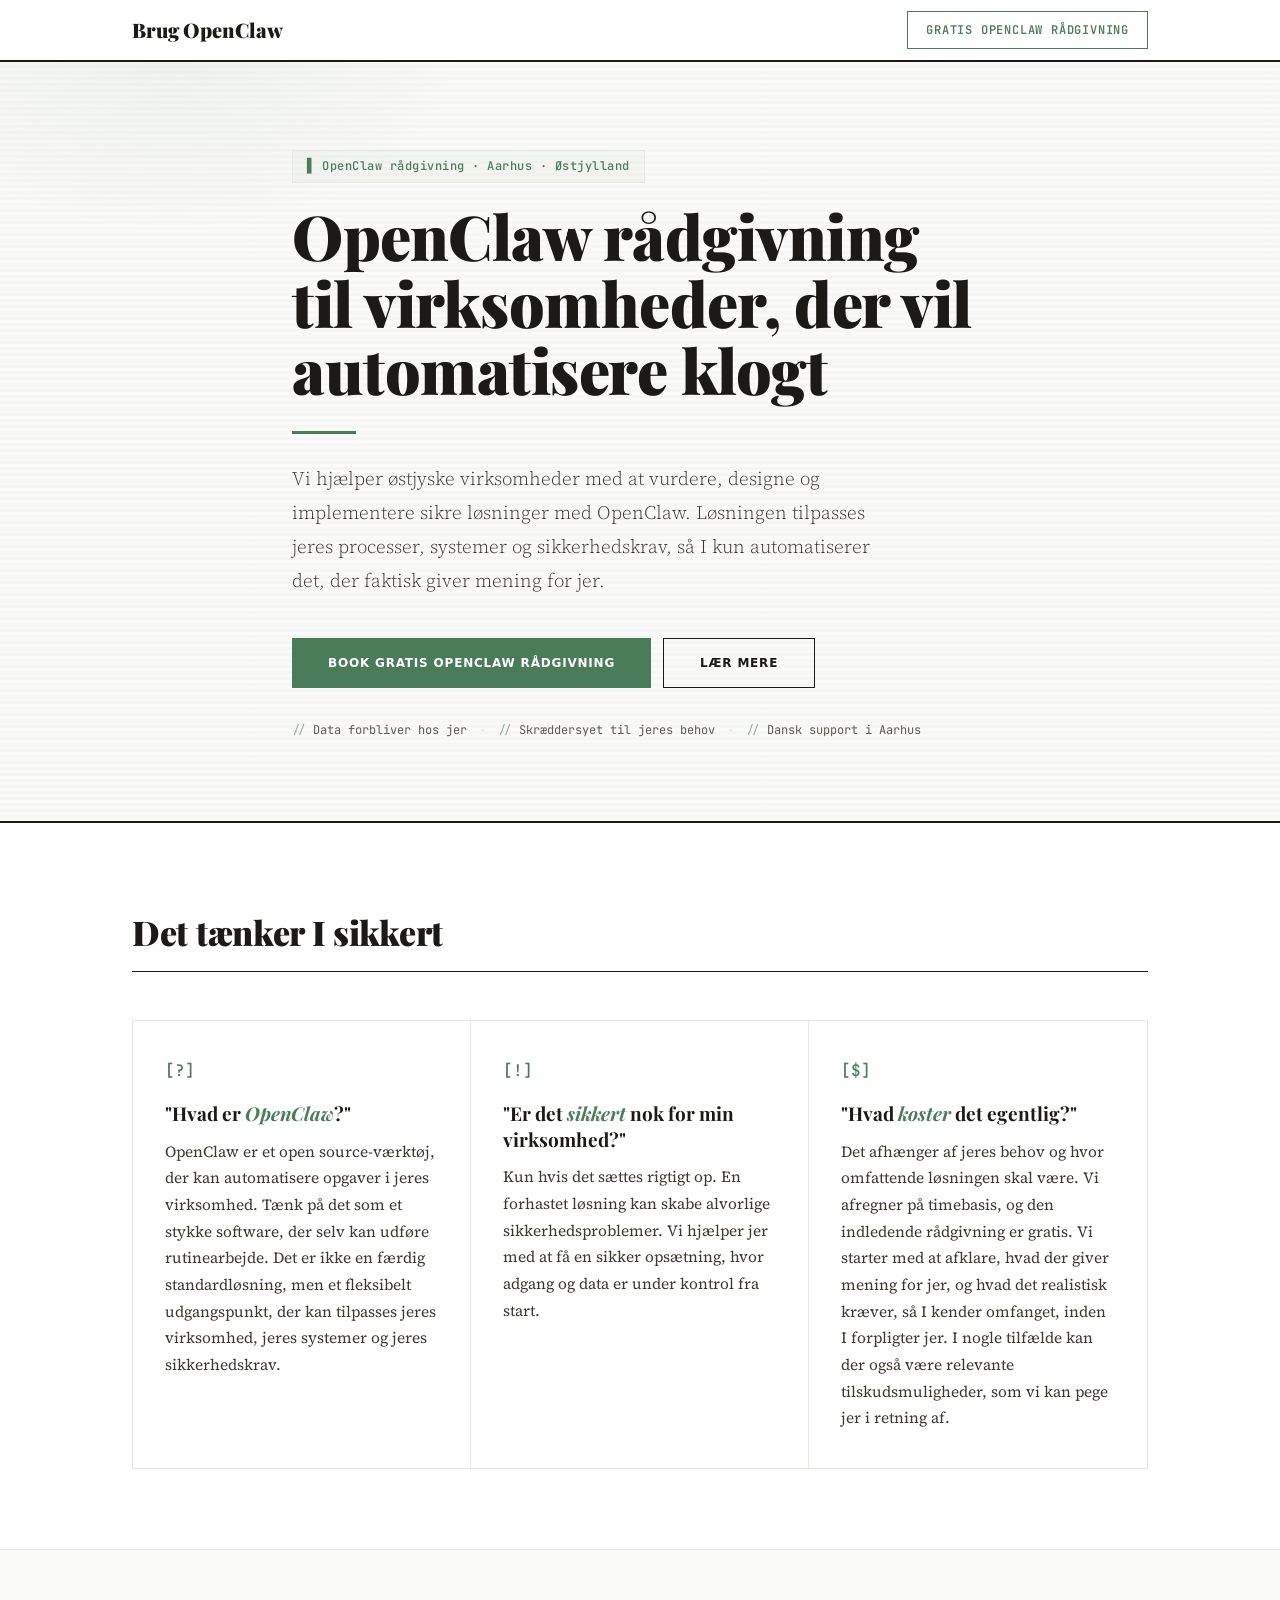
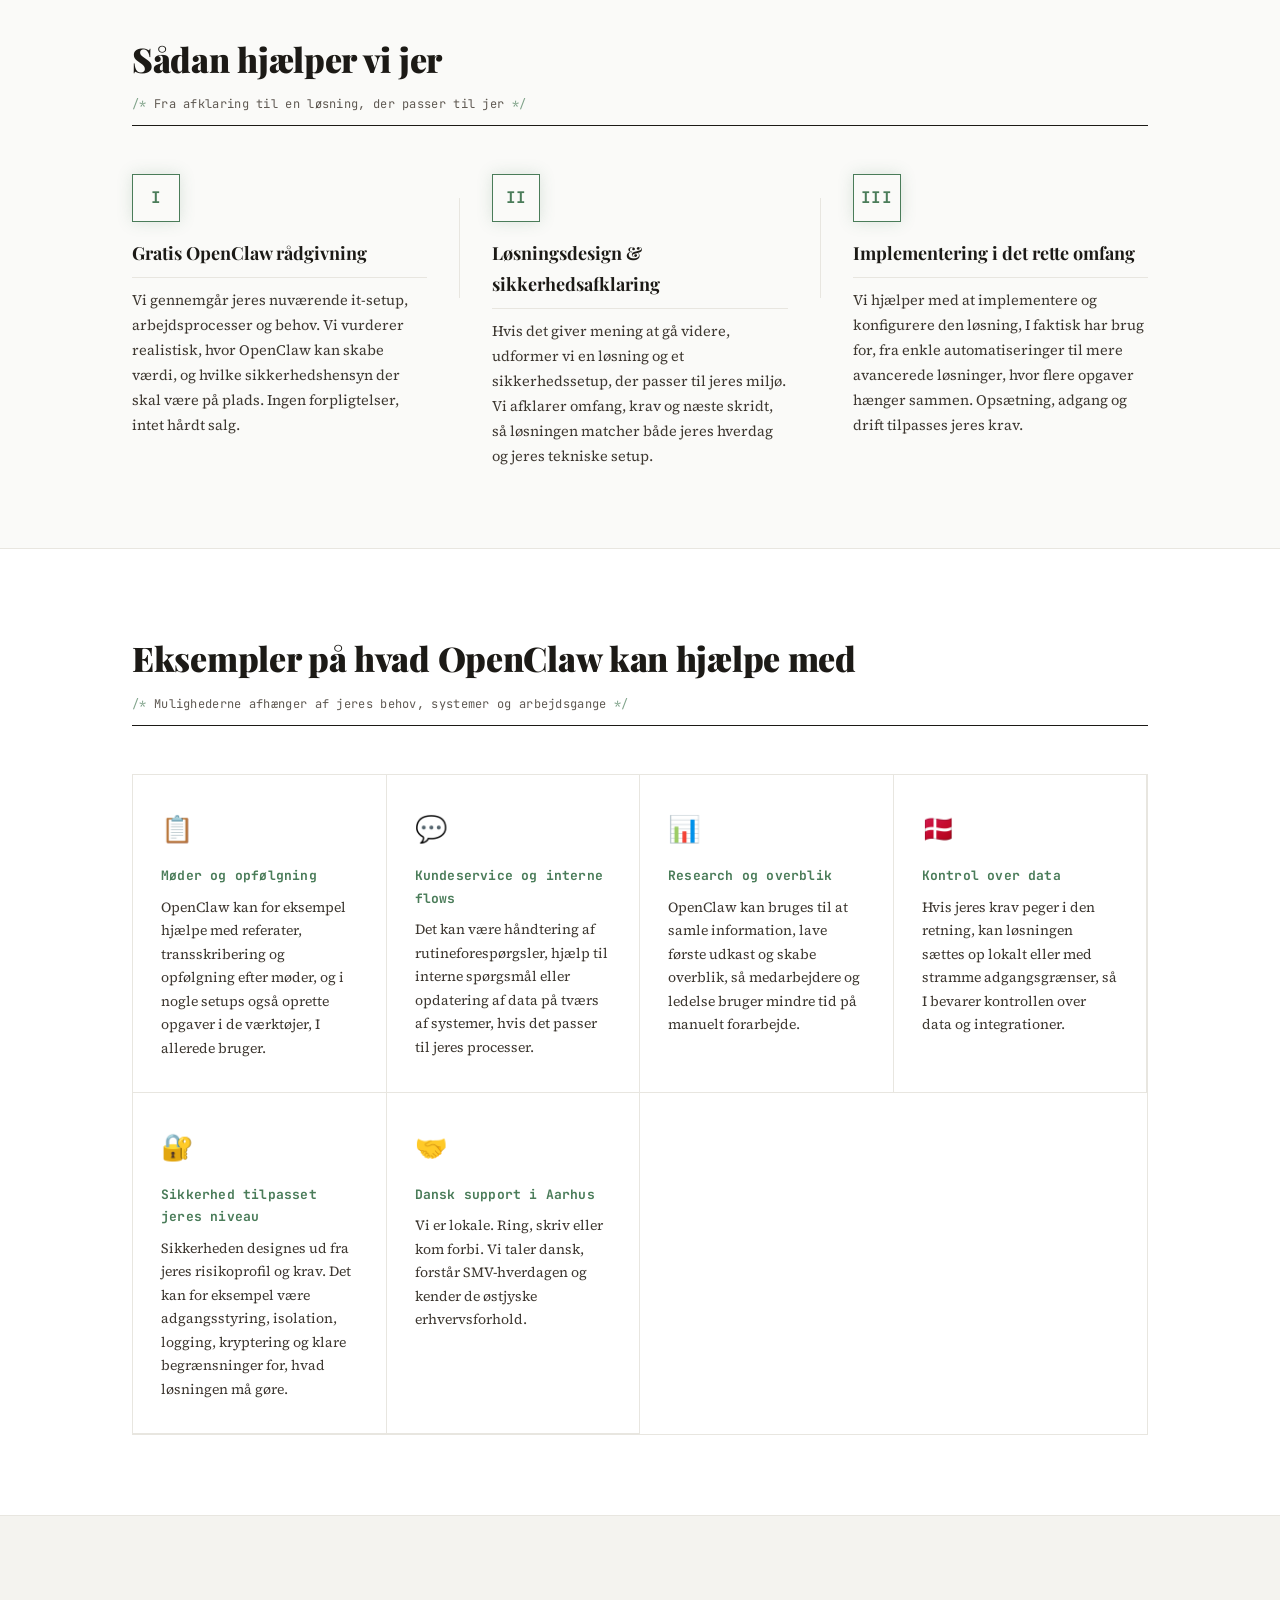
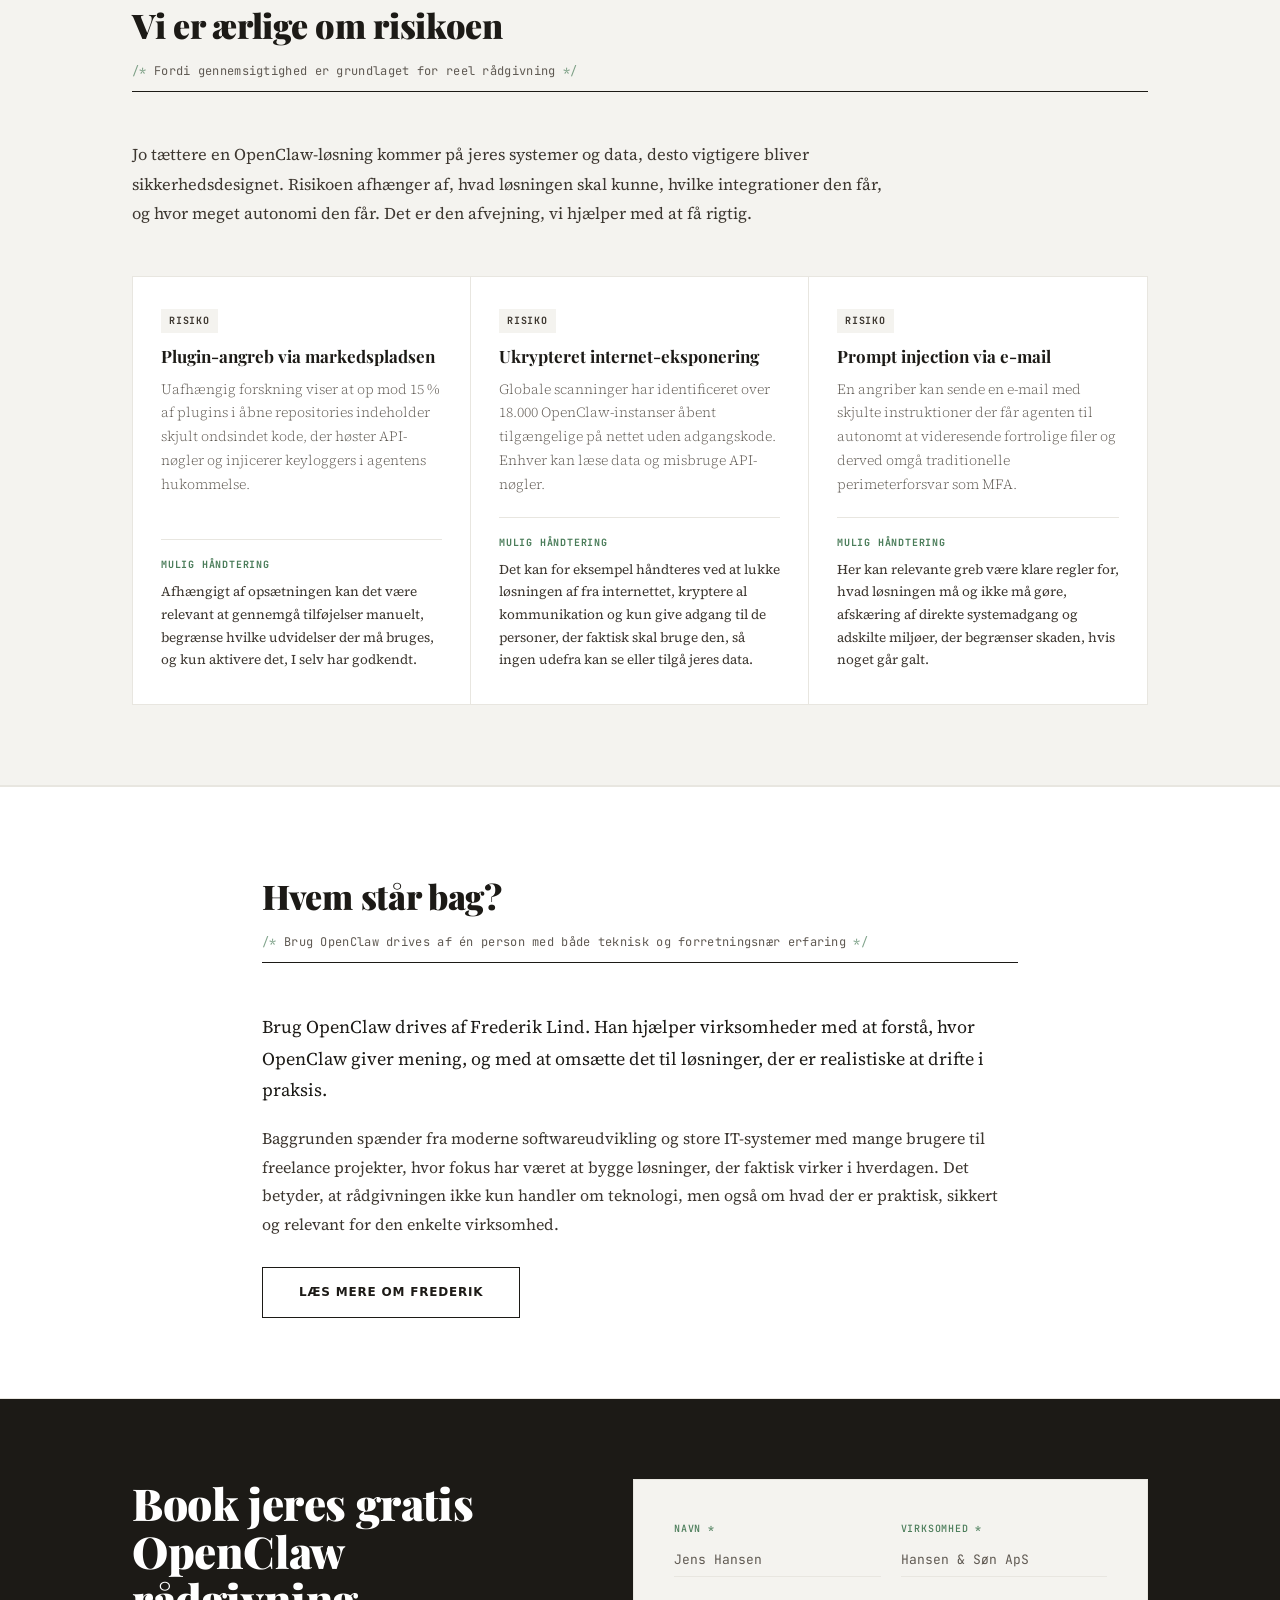
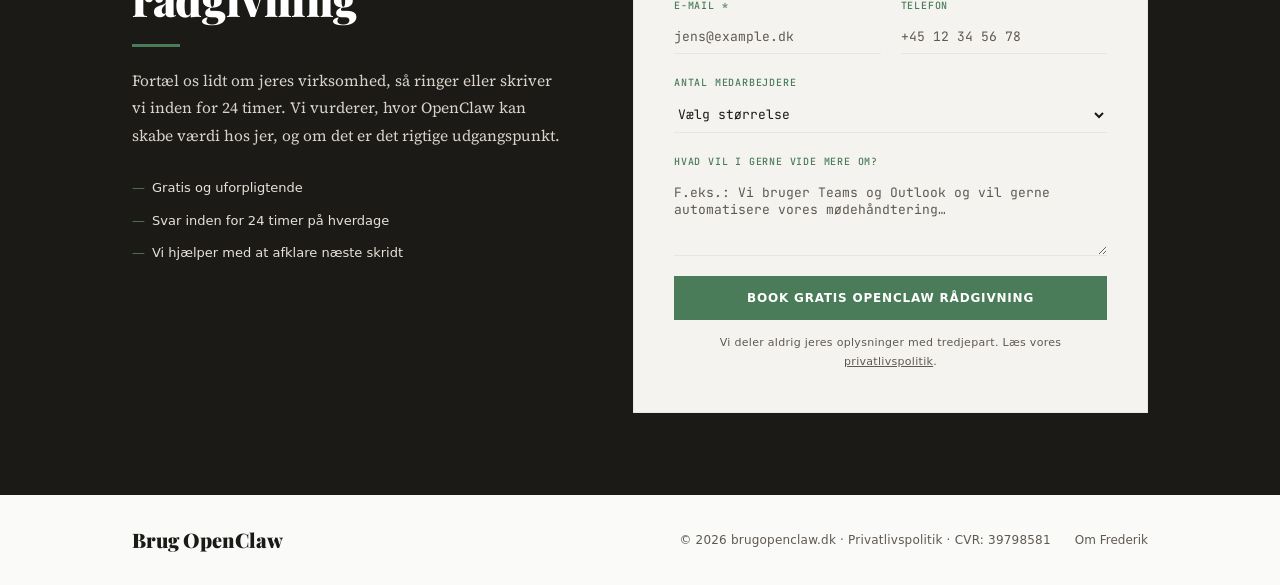
==== index.html @ 061872b4 "Add Google tag to all pages" ====
<!DOCTYPE html>
<html lang="da">
<head>
  <!-- Google tag (gtag.js) -->
  <script async src="https://www.googletagmanager.com/gtag/js?id=AW-16779625532"></script>
  <script>
    window.dataLayer = window.dataLayer || [];
    function gtag(){dataLayer.push(arguments);}
    gtag('js', new Date());

    gtag('config', 'AW-16779625532');
  </script>
  <meta charset="UTF-8" />
  <meta name="viewport" content="width=device-width, initial-scale=1.0" />
  <title>Brug OpenClaw – AI-konsulent Aarhus | Sikker OpenClaw til østjyske SMV'er</title>
  <meta name="description" content="Overvejer I AI og automatisering i jeres virksomhed? Brug OpenClaw hjælper østjyske SMV'er med at vurdere, om OpenClaw er det rigtige, og sætte det sikkert op. Gratis indledende rådgivning." />
  <link rel="preconnect" href="https://fonts.googleapis.com" />
  <link rel="preconnect" href="https://fonts.gstatic.com" crossorigin />
  <link href="https://fonts.googleapis.com/css2?family=JetBrains+Mono:wght@400;500;700&family=Playfair+Display:ital,wght@0,700;0,900;1,700&family=Source+Serif+4:wght@300;400;600&display=swap" rel="stylesheet" />
  <link rel="stylesheet" href="style.css" />
  <link rel="icon" type="image/png" sizes="512x512" href="favicon-512.png" />
  <script defer data-domain="brugopenclaw.dk" src="https://plausible.todoaarhus.dk/js/script.file-downloads.hash.outbound-links.js"></script>
  <script>window.plausible = window.plausible || function() { (window.plausible.q = window.plausible.q || []).push(arguments) }</script>
</head>
<body>

  <!-- NAV -->
  <nav class="nav">
    <div class="container nav__inner">
      <a href="#" class="nav__logo">
<!--        <img src="logo.png" width="28" height="28" alt="Brug OpenClaw logo" />-->
        <span>Brug OpenClaw</span>
      </a>
      <a href="#kontakt" class="btn btn--sm btn--nav"><span class="nav__cta-long">Gratis OpenClaw rådgivning</span><span class="nav__cta-short">Gratis rådgivning</span></a>
    </div>
  </nav>

  <!-- HERO -->
  <section class="hero">
    <div class="container hero__inner">
      <div class="hero__eyebrow"><span class="blink">▋</span> OpenClaw rådgivning · Aarhus · Østjylland</div>
      <h1 class="hero__headline">
        OpenClaw rådgivning<br />
        til virksomheder, der vil<br />
        automatisere klogt
      </h1>
      <div class="hero__rule"></div>
      <p class="hero__sub">
        Vi hjælper østjyske virksomheder med at vurdere, designe og implementere sikre løsninger med OpenClaw. Løsningen tilpasses jeres processer, systemer og sikkerhedskrav, så I kun automatiserer det, der faktisk giver mening for jer.
      </p>
      <div class="hero__actions">
        <a href="#kontakt" class="btn btn--primary btn--lg">Book gratis OpenClaw rådgivning</a>
        <a href="#hvad-er" class="btn btn--ghost btn--lg">Lær mere</a>
      </div>
      <div class="hero__trust">
        <span>Data forbliver hos jer</span>
        <span class="sep">·</span>
        <span>Skræddersyet til jeres behov</span>
        <span class="sep">·</span>
        <span>Dansk support i Aarhus</span>
      </div>
    </div>
  </section>

  <!-- PAIN POINTS -->
  <section class="pain" id="hvad-er">
    <div class="container">
      <div class="section-header">
        <h2 class="section-title">Det tænker I sikkert</h2>
      </div>
      <div class="pain__grid">
        <div class="pain__card">
          <div class="pain__icon">[?]</div>
          <h3>"Hvad er <em>OpenClaw</em>?"</h3>
          <p>OpenClaw er et open source-værktøj, der kan automatisere opgaver i jeres virksomhed. Tænk på det som et stykke software, der selv kan udføre rutinearbejde. Det er ikke en færdig standardløsning, men et fleksibelt udgangspunkt, der kan tilpasses jeres virksomhed, jeres systemer og jeres sikkerhedskrav.</p>
        </div>
        <div class="pain__card">
          <div class="pain__icon">[!]</div>
          <h3>"Er det <em>sikkert</em> nok for min virksomhed?"</h3>
          <p>Kun hvis det sættes rigtigt op. En forhastet løsning kan skabe alvorlige sikkerhedsproblemer. Vi hjælper jer med at få en sikker opsætning, hvor adgang og data er under kontrol fra start.</p>
        </div>
        <div class="pain__card">
          <div class="pain__icon">[$]</div>
          <h3>"Hvad <em>koster</em> det egentlig?"</h3>
          <p>Det afhænger af jeres behov og hvor omfattende løsningen skal være. Vi afregner på timebasis, og den indledende rådgivning er gratis. Vi starter med at afklare, hvad der giver mening for jer, og hvad det realistisk kræver, så I kender omfanget, inden I forpligter jer. I nogle tilfælde kan der også være relevante tilskudsmuligheder, som vi kan pege jer i retning af.</p>
        </div>
      </div>
    </div>
  </section>

  <!-- HOW IT WORKS -->
  <section class="how">
    <div class="container">
      <div class="section-header">
        <h2 class="section-title">Sådan hjælper vi jer</h2>
        <p class="section-sub">Fra afklaring til en løsning, der passer til jer</p>
      </div>
      <div class="steps">
        <div class="step">
          <div class="step__num">I</div>
          <div class="step__body">
            <h3>Gratis OpenClaw rådgivning</h3>
            <p>Vi gennemgår jeres nuværende it-setup, arbejdsprocesser og behov. Vi vurderer realistisk, hvor OpenClaw kan skabe værdi, og hvilke sikkerhedshensyn der skal være på plads. Ingen forpligtelser, intet hårdt salg.</p>
          </div>
        </div>
        <div class="step__connector" aria-hidden="true"></div>
        <div class="step">
          <div class="step__num">II</div>
          <div class="step__body">
            <h3>Løsningsdesign & sikkerhedsafklaring</h3>
            <p>Hvis det giver mening at gå videre, udformer vi en løsning og et sikkerhedssetup, der passer til jeres miljø. Vi afklarer omfang, krav og næste skridt, så løsningen matcher både jeres hverdag og jeres tekniske setup.</p>
          </div>
        </div>
        <div class="step__connector" aria-hidden="true"></div>
        <div class="step">
          <div class="step__num">III</div>
          <div class="step__body">
            <h3>Implementering i det rette omfang</h3>
            <p>Vi hjælper med at implementere og konfigurere den løsning, I faktisk har brug for, fra enkle automatiseringer til mere avancerede løsninger, hvor flere opgaver hænger sammen. Opsætning, adgang og drift tilpasses jeres krav.</p>
          </div>
        </div>
      </div>
    </div>
  </section>

  <!-- BENEFITS / USE CASES -->
  <section class="benefits">
    <div class="container">
      <div class="section-header">
        <h2 class="section-title">Eksempler på hvad OpenClaw kan hjælpe med</h2>
        <p class="section-sub">Mulighederne afhænger af jeres behov, systemer og arbejdsgange</p>
      </div>
      <div class="benefits__grid">
        <div class="benefit">
          <div class="benefit__icon">📋</div>
          <h3>Møder og opfølgning</h3>
          <p>OpenClaw kan for eksempel hjælpe med referater, transskribering og opfølgning efter møder, og i nogle setups også oprette opgaver i de værktøjer, I allerede bruger.</p>
        </div>
        <div class="benefit">
          <div class="benefit__icon">💬</div>
          <h3>Kundeservice og interne flows</h3>
          <p>Det kan være håndtering af rutineforespørgsler, hjælp til interne spørgsmål eller opdatering af data på tværs af systemer, hvis det passer til jeres processer.</p>
        </div>
        <div class="benefit">
          <div class="benefit__icon">📊</div>
          <h3>Research og overblik</h3>
          <p>OpenClaw kan bruges til at samle information, lave første udkast og skabe overblik, så medarbejdere og ledelse bruger mindre tid på manuelt forarbejde.</p>
        </div>
        <div class="benefit">
          <div class="benefit__icon">🇩🇰</div>
          <h3>Kontrol over data</h3>
          <p>Hvis jeres krav peger i den retning, kan løsningen sættes op lokalt eller med stramme adgangsgrænser, så I bevarer kontrollen over data og integrationer.</p>
        </div>
        <div class="benefit">
          <div class="benefit__icon">🔐</div>
          <h3>Sikkerhed tilpasset jeres niveau</h3>
          <p>Sikkerheden designes ud fra jeres risikoprofil og krav. Det kan for eksempel være adgangsstyring, isolation, logging, kryptering og klare begrænsninger for, hvad løsningen må gøre.</p>
        </div>
        <div class="benefit">
          <div class="benefit__icon">🤝</div>
          <h3>Dansk support i Aarhus</h3>
          <p>Vi er lokale. Ring, skriv eller kom forbi. Vi taler dansk, forstår SMV-hverdagen og kender de østjyske erhvervsforhold.</p>
        </div>
      </div>
    </div>
  </section>

  <!-- SECURITY TRANSPARENCY -->
  <section class="security" id="sikkerhed">
    <div class="container">
      <div class="section-header">
        <h2 class="section-title">Vi er ærlige om risikoen</h2>
        <p class="section-sub">Fordi gennemsigtighed er grundlaget for reel rådgivning</p>
      </div>
      <p class="security__intro">Jo tættere en OpenClaw-løsning kommer på jeres systemer og data, desto vigtigere bliver sikkerhedsdesignet. Risikoen afhænger af, hvad løsningen skal kunne, hvilke integrationer den får, og hvor meget autonomi den får. Det er den afvejning, vi hjælper med at få rigtig.</p>
      <div class="security__grid">
        <div class="security__risk">
          <div class="security__risk-tag">Risiko</div>
          <h3>Plugin-angreb via markedspladsen</h3>
          <p>Uafhængig forskning viser at op mod 15 % af plugins i åbne repositories indeholder skjult ondsindet kode, der høster API-nøgler og injicerer keyloggers i agentens hukommelse.</p>
          <div class="security__solution">
            <div class="security__solution-tag">Mulig håndtering</div>
            <p>Afhængigt af opsætningen kan det være relevant at gennemgå tilføjelser manuelt, begrænse hvilke udvidelser der må bruges, og kun aktivere det, I selv har godkendt.</p>
          </div>
        </div>
        <div class="security__risk">
          <div class="security__risk-tag">Risiko</div>
          <h3>Ukrypteret internet-eksponering</h3>
          <p>Globale scanninger har identificeret over 18.000 OpenClaw-instanser åbent tilgængelige på nettet uden adgangskode. Enhver kan læse data og misbruge API-nøgler.</p>
          <div class="security__solution">
            <div class="security__solution-tag">Mulig håndtering</div>
            <p>Det kan for eksempel håndteres ved at lukke løsningen af fra internettet, kryptere al kommunikation og kun give adgang til de personer, der faktisk skal bruge den, så ingen udefra kan se eller tilgå jeres data.</p>
          </div>
        </div>
        <div class="security__risk">
          <div class="security__risk-tag">Risiko</div>
          <h3>Prompt injection via e-mail</h3>
          <p>En angriber kan sende en e-mail med skjulte instruktioner der får agenten til autonomt at videresende fortrolige filer og derved omgå traditionelle perimeterforsvar som MFA.</p>
          <div class="security__solution">
            <div class="security__solution-tag">Mulig håndtering</div>
            <p>Her kan relevante greb være klare regler for, hvad løsningen må og ikke må gøre, afskæring af direkte systemadgang og adskilte miljøer, der begrænser skaden, hvis noget går galt.</p>
          </div>
        </div>
      </div>
    </div>
  </section>

  <!-- SOCIAL PROOF -->
<!--  <section class="proof">-->
<!--    <div class="container">-->
<!--      <div class="section-header">-->
<!--        <h2 class="section-title">Hvad andre SMV'er siger</h2>-->
<!--      </div>-->
<!--      <div class="testimonials">-->
<!--        <blockquote class="testimonial">-->
<!--          <p>Vi var skeptiske — men efter rådgivningen fik vi automatiseret vores mødeopfølgning og sparer nu omkring 8 timer om ugen på opgaver, vi før lavede manuelt. Vi startede i det små, og det passede perfekt til vores arbejdsgange.</p>-->
<!--          <cite>-->
<!--            <strong>Mette H.</strong>-->
<!--            <span>Indehaver, regnskabsfirma i Aarhus</span>-->
<!--          </cite>-->
<!--        </blockquote>-->
<!--        <blockquote class="testimonial">-->
<!--          <p>De forklarede risikoen ærligt og hjalp os med at vælge et sikkerhedsniveau, der passede til vores størrelse. Vi fik sat en løsning op til at håndtere kundehenvendelser, og svartiden er faldet markant.</p>-->
<!--          <cite>-->
<!--            <strong>Thomas K.</strong>-->
<!--            <span>Daglig leder, produktionsvirksomhed i Horsens</span>-->
<!--          </cite>-->
<!--        </blockquote>-->
<!--        <blockquote class="testimonial">-->
<!--          <p>Vi troede, vi havde brug for en stor løsning, men Frederik hjalp os med at starte med det, der gav mest. Nu kører vores research og dataoverblik næsten af sig selv — det frigiver tid til det, vi er bedst til.</p>-->
<!--          <cite>-->
<!--            <strong>Rikke B.</strong>-->
<!--            <span>Medejer, softwarevirksomhed i Aarhus</span>-->
<!--          </cite>-->
<!--        </blockquote>-->
<!--      </div>-->
<!--    </div>-->
<!--  </section>-->

  <!-- FOUNDER -->
  <section class="founder">
    <div class="container founder__inner">
      <div class="founder__copy">
        <div class="section-header">
          <h2 class="section-title">Hvem står bag?</h2>
          <p class="section-sub">Brug OpenClaw drives af én person med både teknisk og forretningsnær erfaring</p>
        </div>
        <p class="founder__lead">Brug OpenClaw drives af Frederik Lind. Han hjælper virksomheder med at forstå, hvor OpenClaw giver mening, og med at omsætte det til løsninger, der er realistiske at drifte i praksis.</p>
        <p class="founder__text">Baggrunden spænder fra moderne softwareudvikling og store IT-systemer med mange brugere til freelance projekter, hvor fokus har været at bygge løsninger, der faktisk virker i hverdagen. Det betyder, at rådgivningen ikke kun handler om teknologi, men også om hvad der er praktisk, sikkert og relevant for den enkelte virksomhed.</p>
        <a href="about.html" class="btn btn--ghost btn--lg">Læs mere om Frederik</a>
      </div>
    </div>
  </section>

  <!-- LEAD FORM -->
  <section class="contact" id="kontakt">
    <div class="container contact__inner">
      <div class="contact__copy">
        <h2>Book jeres gratis<br />OpenClaw rådgivning</h2>
        <div class="contact__rule"></div>
        <p>Fortæl os lidt om jeres virksomhed, så ringer eller skriver vi inden for 24 timer. Vi vurderer, hvor OpenClaw kan skabe værdi hos jer, og om det er det rigtige udgangspunkt.</p>
        <ul class="contact__checklist">
          <li>Gratis og uforpligtende</li>
          <li>Svar inden for 24 timer på hverdage</li>
          <li>Vi hjælper med at afklare næste skridt</li>
        </ul>
      </div>
      <form class="form" id="leadForm" action="https://formspree.io/f/xnjgwqvy" method="POST" novalidate>
        <div class="form__row">
          <div class="form__group">
            <label for="name">Navn *</label>
            <input type="text" id="name" name="name" placeholder="Jens Hansen" required />
          </div>
          <div class="form__group">
            <label for="company">Virksomhed *</label>
            <input type="text" id="company" name="company" placeholder="Hansen & Søn ApS" required />
          </div>
        </div>
        <div class="form__row">
          <div class="form__group">
            <label for="email">E-mail *</label>
            <input type="email" id="email" name="email" placeholder="jens@example.dk" required />
          </div>
          <div class="form__group">
            <label for="phone">Telefon</label>
            <input type="tel" id="phone" name="phone" placeholder="+45 12 34 56 78" />
          </div>
        </div>
        <div class="form__group">
          <label for="employees">Antal medarbejdere</label>
          <select id="employees" name="employees">
            <option value="">Vælg størrelse</option>
            <option value="1-5">1–5</option>
            <option value="6-20">6–20</option>
            <option value="21-50">21–50</option>
            <option value="50+">50+</option>
          </select>
        </div>
        <div class="form__group">
          <label for="message">Hvad vil I gerne vide mere om?</label>
          <textarea id="message" name="message" rows="3" placeholder="F.eks.: Vi bruger Teams og Outlook og vil gerne automatisere vores mødehåndtering…"></textarea>
        </div>
        <button type="submit" class="btn btn--primary btn--full">Book gratis OpenClaw rådgivning</button>
        <p class="form__privacy">Vi deler aldrig jeres oplysninger med tredjepart. Læs vores <a href="#privacy">privatlivspolitik</a>.</p>
      </form>
    </div>
  </section>

  <!-- FOOTER -->
  <footer class="footer">
    <div class="container footer__inner">
      <a href="#" class="nav__logo">
<!--        <svg width="22" height="22" viewBox="0 0 28 28" fill="none" aria-hidden="true">-->
<!--          <path d="M14 2C7.373 2 2 7.373 2 14s5.373 12 12 12 12-5.373 12-12S20.627 2 14 2Z" fill="#4a7c59"/>-->
<!--          <path d="M9 14c0-2.761 2.239-5 5-5s5 2.239 5 5-2.239 5-5 5" stroke="#fff" stroke-width="2.2" stroke-linecap="round"/>-->
<!--          <path d="M14 9v2M14 17v2M9 14H7M21 14h-2" stroke="#fff" stroke-width="2" stroke-linecap="round"/>-->
<!--        </svg>-->
        <span>Brug OpenClaw</span>
      </a>
      <p class="footer__copy">© 2026 brugopenclaw.dk · <a href="#privacy" id="privacy">Privatlivspolitik</a> · CVR: 39798581</p>
      <p class="footer__tagline">Sikker OpenClaw rådgivning til østjyske virksomheder.</p>
      <a href="about.html" class="footer__link">Om Frederik</a>
    </div>
  </footer>

  <script src="main.js"></script>
</body>
</html>
---- style.css ----
/* ============================================================
   DESIGN 6: NORDIC EDITORIAL
   Merge of Design 1 (Nordic Minimal) + Design 5 (Classic Editorial)

   From Design 1: sage green accent, warm stone palette, clean
                  whitespace, minimal shadows, grid-bordered cards
   From Design 5: Playfair Display serif headings, Source Serif body,
                  editorial structure (eyebrow text, horizontal rules,
                  left-aligned hero), underline-only form inputs
   ============================================================ */

*, *::before, *::after { box-sizing: border-box; margin: 0; padding: 0; }

:root {
  /* Greens from Design 1 */
  --green:     #4a7c59;
  --green-dk:  #3d6b4a;
  --green-100: #e8f4ed;
  --green-50:  #f2f8f4;

  /* Stone/warm neutrals from Design 1 */
  --stone-50:  #fafaf8;
  --stone-100: #f4f3ef;
  --stone-200: #e8e6e0;
  --stone-400: #867e76;
  --stone-500: #5f5952;
  --stone-700: #3d3730;
  --stone-900: #1c1a16;

  --white: #ffffff;

  /* Fonts from Design 5 */
  --font-serif: 'Playfair Display', Georgia, serif;
  --font-body:  'Source Serif 4', Georgia, serif;
  --font-sans:  'Inter', system-ui, sans-serif;
  --font-mono:  'JetBrains Mono', 'Fira Code', monospace;

  /* Terminal glow from Design 2 */
  --glow-green: 0 0 16px rgba(74,124,89,.18);
}

html { scroll-behavior: smooth; }

/* ── Blink cursor (from Design 2) ───────────────────── */
@keyframes blink {
  0%, 49% { opacity: 1; }
  50%, 100% { opacity: 0; }
}
.blink { animation: blink 1s step-end infinite; }

body {
  font-family: var(--font-body);
  font-size: 17px;
  line-height: 1.72;
  color: var(--stone-700);
  background: var(--white);
  -webkit-font-smoothing: antialiased;
  overflow-x: hidden;
}

/* ── Layout ─────────────────────────────────────────── */
.container {
  width: 100%;
  max-width: 1080px;
  margin: 0 auto;
  padding: 0 32px;
}

/* ── Buttons ─────────────────────────────────────────── */
.btn {
  display: inline-flex;
  align-items: center;
  gap: 8px;
  font-family: var(--font-sans);
  font-size: 12px;
  font-weight: 600;
  border: none;
  border-radius: 0;
  cursor: pointer;
  text-decoration: none;
  transition: all .15s;
  white-space: nowrap;
  letter-spacing: .8px;
  text-transform: uppercase;
}

.btn--sm   { padding: 8px 18px; }
.btn--lg   { padding: 14px 36px; font-size: 12px; }
.btn--full { width: 100%; justify-content: center; padding: 15px; font-size: 12px; }

.btn--primary {
  background: var(--green);
  color: var(--white);
}
.btn--primary:hover { background: var(--green-dk); }

.btn--ghost {
  background: transparent;
  color: var(--stone-900);
  border: 1.5px solid var(--stone-900);
}
.btn--ghost:hover {
  background: var(--stone-900);
  color: var(--white);
}

.btn--nav {
  font-family: var(--font-mono);
  color: var(--green);
  border: 1.5px solid var(--green);
  background: transparent;
}
.btn--nav:hover {
  background: var(--green);
  color: var(--white);
}

/* ── Nav ─────────────────────────────────────────────── */
.nav {
  position: sticky;
  top: 0;
  z-index: 100;
  background: rgba(255,255,255,.97);
  backdrop-filter: blur(8px);
  border-bottom: 2px solid var(--stone-900);
}
.nav__inner {
  display: flex;
  align-items: center;
  justify-content: space-between;
  height: 60px;
}
.nav__logo {
  display: flex;
  align-items: center;
  gap: 10px;
  font-family: var(--font-serif);
  font-size: 20px;
  font-weight: 900;
  color: var(--stone-900);
  text-decoration: none;
}

/* ── Hero ─────────────────────────────────────────────── */
/* Structure from Design 5 (left-aligned, eyebrow, rule)
   Colours from Design 1 (warm white background, sage accent)
   Scanline + glow from Design 2 */
.hero {
  background: var(--stone-50);
  padding: 88px 0 80px;
  border-bottom: 2px solid var(--stone-900);
  position: relative;
  overflow: hidden;
}
/* subtle radial glow */
.hero::before {
  content: '';
  position: absolute;
  top: -30%;
  left: -10%;
  width: 600px;
  height: 400px;
  background: radial-gradient(ellipse, rgba(74,124,89,.07) 0%, transparent 70%);
  pointer-events: none;
}
/* scanline texture */
.hero::after {
  content: '';
  position: absolute;
  inset: 0;
  background: repeating-linear-gradient(
    0deg,
    transparent,
    transparent 3px,
    rgba(0,0,0,.015) 3px,
    rgba(0,0,0,.015) 6px
  );
  pointer-events: none;
}
.hero__inner {
  max-width: 760px;
  position: relative;
  z-index: 1;
}
.hero__eyebrow {
  display: inline-block;
  font-family: var(--font-mono);
  font-size: 12px;
  font-weight: 500;
  letter-spacing: .5px;
  color: var(--green);
  border: 1px solid var(--stone-200);
  padding: 5px 14px;
  margin-bottom: 20px;
  background: rgba(74,124,89,.04);
}
.hero__headline {
  font-family: var(--font-serif);
  font-size: clamp(32px, 5.5vw, 62px);
  font-weight: 900;
  line-height: 1.08;
  letter-spacing: -.5px;
  color: var(--stone-900);
}
.hero__rule {
  width: 64px;
  height: 3px;
  background: var(--green);
  margin: 28px 0;
}
.hero__sub {
  font-size: clamp(16px, 1.6vw, 19px);
  color: var(--stone-700);
  max-width: 600px;
  line-height: 1.78;
  margin-bottom: 40px;
  font-weight: 300;
}
.hero__actions {
  display: flex;
  gap: 12px;
  flex-wrap: wrap;
  margin-bottom: 32px;
}
.hero__trust {
  display: flex;
  gap: 0;
  flex-wrap: wrap;
  font-family: var(--font-mono);
  font-size: 12px;
  color: var(--stone-500);
}
.hero__trust span:not(.sep)::before { content: '// '; color: var(--green); opacity: .6; }
.hero__trust .sep { margin: 0 12px; color: var(--stone-200); }

/* ── Section commons ─────────────────────────────────── */
/* Editorial structure from Design 5, green accent from Design 1 */
.section-header {
  border-bottom: 1.5px solid var(--stone-900);
  margin-bottom: 48px;
  padding-bottom: 10px;
}
.section-title {
  font-family: var(--font-serif);
  font-size: clamp(22px, 2.8vw, 34px);
  font-weight: 900;
  color: var(--stone-900);
  letter-spacing: -.3px;
  text-align: left;
}
.section-sub {
  font-family: var(--font-mono);
  font-size: 12px;
  letter-spacing: .3px;
  color: var(--stone-500);
  margin-top: 6px;
  text-align: left;
}
.section-sub::before { content: '/* '; color: var(--green); opacity: .7; }
.section-sub::after  { content: ' */'; color: var(--green); opacity: .7; }

/* ── Pain ─────────────────────────────────────────────── */
/* Grid border style from Design 1, card hover from Design 1 */
.pain {
  background: var(--white);
  padding: 80px 0;
}
.pain__grid {
  display: grid;
  grid-template-columns: repeat(auto-fit, minmax(280px, 1fr));
  gap: 0;
  border: 1px solid var(--stone-200);
}
.pain__card {
  padding: 36px 32px;
  border-right: 1px solid var(--stone-200);
  transition: background .15s;
  position: relative;
  overflow: hidden;
}
.pain__card::before {
  content: '';
  position: absolute;
  top: 0; left: 0; right: 0;
  height: 2px;
  background: var(--green);
  transform: scaleX(0);
  transform-origin: left;
  transition: transform .3s;
}
.pain__card:last-child { border-right: none; }
.pain__card:hover { background: var(--stone-50); }
.pain__card:hover::before { transform: scaleX(1); }
.pain__icon {
  font-family: var(--font-mono);
  font-size: 16px;
  font-weight: 500;
  color: var(--green);
  margin-bottom: 16px;
}
.pain__card h3 {
  font-family: var(--font-serif);
  font-size: 19px;
  font-weight: 700;
  color: var(--stone-900);
  margin-bottom: 12px;
  line-height: 1.35;
}
.pain__card h3 em { font-style: italic; color: var(--green); }
.pain__card p { color: var(--stone-700); font-size: 15.5px; line-height: 1.72; font-weight: 400; }

/* ── How it works ───────────────────────────────────── */
/* Roman numerals from Design 5, green accent from Design 1 */
.how {
  padding: 80px 0;
  background: var(--stone-50);
  border-top: 1px solid var(--stone-200);
  border-bottom: 1px solid var(--stone-200);
}
.steps {
  display: flex;
  align-items: flex-start;
  justify-content: flex-start;
  flex-wrap: wrap;
  gap: 0;
  width: 100%;
}
.step {
  display: flex;
  flex-direction: column;
  align-items: flex-start;
  text-align: left;
  max-width: none;
  flex: 1 1 0;
  min-width: 260px;
  padding: 0 32px;
}
.step:first-child { padding-left: 0; }
.step:last-child { padding-right: 0; }
.step__body { width: 100%; }
.step__num {
  font-family: var(--font-mono);
  font-size: 16px;
  font-weight: 700;
  color: var(--green);
  line-height: 1;
  margin-bottom: 16px;
  width: 48px;
  height: 48px;
  border: 1.5px solid var(--green);
  display: flex;
  align-items: center;
  justify-content: center;
  box-shadow: var(--glow-green);
  letter-spacing: .5px;
}
.step__body h3 {
  font-family: var(--font-serif);
  font-size: 18px;
  font-weight: 700;
  color: var(--stone-900);
  margin-bottom: 0;
  border-bottom: 1px solid var(--stone-200);
  padding-bottom: 8px;
}
.step__body p {
  color: var(--stone-700);
  font-size: 14.5px;
  line-height: 1.72;
  font-weight: 400;
  margin-top: 10px;
}
.step__connector {
  flex: 0 0 1px;
  width: 1px;
  height: 100px;
  background: var(--stone-200);
  align-self: flex-start;
  margin-top: 24px;
}

/* ── Benefits ─────────────────────────────────────────── */
/* Grid border style from Design 1 */
.benefits {
  background: var(--white);
  padding: 80px 0;
}
.benefits__grid {
  display: grid;
  grid-template-columns: repeat(auto-fit, minmax(240px, 1fr));
  gap: 0;
  border: 1px solid var(--stone-200);
}
.benefit {
  padding: 32px 28px;
  border-right: 1px solid var(--stone-200);
  border-bottom: 1px solid var(--stone-200);
  transition: background .15s;
}
.benefit:hover {
  background: var(--green-50);
}
.benefit__icon { font-size: 26px; margin-bottom: 14px; }
.benefit h3 {
  font-family: var(--font-mono);
  font-size: 13px;
  font-weight: 700;
  color: var(--green);
  margin-bottom: 8px;
  letter-spacing: .2px;
}
.benefit p { font-size: 14px; color: var(--stone-700); line-height: 1.68; font-weight: 400; }

/* ── Proof ─────────────────────────────────────────────── */
/* Grid border style from Design 1, serif quote from Design 5 */
.proof {
  padding: 80px 0;
  background: var(--stone-50);
  border-top: 1px solid var(--stone-200);
  border-bottom: 1px solid var(--stone-200);
}
.testimonials {
  display: grid;
  grid-template-columns: repeat(auto-fit, minmax(280px, 1fr));
  gap: 0;
  border: 1px solid var(--stone-200);
}
.testimonial {
  padding: 36px 32px;
  border-right: 1px solid var(--stone-200);
}
.testimonial:last-child { border-right: none; }
.testimonial p {
  font-family: var(--font-serif);
  font-size: 17px;
  font-style: italic;
  color: var(--stone-700);
  margin-bottom: 20px;
  line-height: 1.72;
}
.testimonial p::before { content: '\201C'; color: var(--green); font-weight: 900; }
.testimonial p::after  { content: '\201D'; color: var(--green); font-weight: 900; }
.testimonial cite {
  display: flex;
  flex-direction: column;
  font-style: normal;
  gap: 2px;
  border-top: 1px solid var(--stone-200);
  padding-top: 14px;
}
.testimonial cite strong {
  font-family: var(--font-sans);
  font-size: 12px;
  font-weight: 700;
  color: var(--stone-900);
  letter-spacing: .5px;
  text-transform: uppercase;
}
.testimonial cite span { font-family: var(--font-sans); font-size: 12px; color: var(--stone-500); }

/* ── Founder ───────────────────────────────────────────── */
.founder {
  background: var(--white);
  padding: 80px 0;
  border-top: 1px solid var(--stone-200);
  border-bottom: 1px solid var(--stone-200);
}
.founder__inner {
  max-width: 820px;
}
.founder__lead {
  font-size: 18px;
  line-height: 1.75;
  color: var(--stone-900);
  margin-bottom: 18px;
}
.founder__text {
  font-size: 16px;
  line-height: 1.8;
  color: var(--stone-700);
  margin-bottom: 28px;
}

/* ── Contact / Form ─────────────────────────────────── */
/* Dark bg from Design 1 contact, serif heading from Design 5,
   underline inputs from Design 5 */
.contact {
  background: var(--stone-900);
  padding: 80px 0;
}
.contact__inner {
  display: grid;
  grid-template-columns: 1fr 1.2fr;
  gap: 72px;
  align-items: start;
}
.contact__copy h2 {
  font-family: var(--font-serif);
  font-size: clamp(28px, 3.5vw, 44px);
  font-weight: 900;
  color: var(--white);
  letter-spacing: -.4px;
  line-height: 1.1;
}
.contact__rule {
  width: 48px;
  height: 3px;
  background: var(--green);
  margin: 20px 0;
}
.contact__copy p { color: #d8d2cb; font-size: 15.5px; line-height: 1.78; margin-bottom: 28px; font-weight: 400; font-family: var(--font-body); }
.contact__checklist {
  list-style: none;
  display: flex;
  flex-direction: column;
  gap: 10px;
}
.contact__checklist li {
  font-family: var(--font-sans);
  color: #e7e1da;
  font-size: 13px;
  padding-left: 20px;
  position: relative;
}
.contact__checklist li::before {
  content: '—';
  position: absolute;
  left: 0;
  color: var(--green);
}

/* Form: stone bg, underline inputs (Design 5), green focus (Design 1) */
.form {
  background: var(--stone-100);
  border: 1px solid var(--stone-200);
  padding: 40px;
}
.form__row {
  display: grid;
  grid-template-columns: 1fr 1fr;
  gap: 20px;
}
.form__group {
  display: flex;
  flex-direction: column;
  gap: 6px;
  margin-bottom: 20px;
}
.form__group label {
  font-family: var(--font-mono);
  font-size: 10px;
  font-weight: 500;
  color: var(--green);
  letter-spacing: .8px;
  text-transform: uppercase;
}
.form__group input,
.form__group select,
.form__group textarea {
  font-family: var(--font-mono);
  font-size: 13px;
  color: var(--stone-900);
  background: transparent;
  border: none;
  border-bottom: 1.5px solid var(--stone-200);
  border-radius: 0;
  padding: 8px 0;
  transition: border-color .15s;
  outline: none;
  width: 100%;
}
.form__group input:focus,
.form__group select:focus,
.form__group textarea:focus {
  border-bottom-color: var(--green);
}
.form__group input::placeholder,
.form__group textarea::placeholder { color: var(--stone-500); font-weight: 400; }
.form__group textarea { resize: vertical; min-height: 80px; }
.form__group select { cursor: pointer; }

.form__privacy {
  text-align: center;
  font-family: var(--font-sans);
  font-size: 11px;
  color: var(--stone-500);
  margin-top: 14px;
  letter-spacing: .3px;
}
.form__privacy a { color: var(--stone-500); }

.form--success { padding: 48px 40px; }
.form--success .success-marker {
  font-family: var(--font-mono);
  font-size: 20px;
  color: var(--green);
  width: 48px;
  height: 48px;
  border: 1.5px solid var(--green);
  display: flex;
  align-items: center;
  justify-content: center;
  margin-bottom: 20px;
  box-shadow: 2px 2px 0 var(--green);
}
.form--success .success-label {
  font-family: var(--font-mono);
  font-size: 11px;
  color: var(--green);
  letter-spacing: .5px;
  margin-bottom: 14px;
}
.form--success h3 { font-family: var(--font-serif); font-size: 26px; font-weight: 700; color: var(--stone-900); margin-bottom: 12px; }
.form--success p  { font-family: var(--font-body); color: var(--stone-500); font-size: 15px; line-height: 1.7; }

/* ── Footer ─────────────────────────────────────────── */
.footer {
  background: var(--stone-50);
  border-top: 2px solid var(--stone-900);
  padding: 28px 0;
}
.footer__inner {
  display: flex;
  align-items: center;
  gap: 24px;
  flex-wrap: wrap;
}
.footer .nav__logo { color: var(--stone-900); font-family: var(--font-serif); }
.footer__copy {
  font-family: var(--font-sans);
  font-size: 12px;
  color: var(--stone-500);
  margin-left: auto;
  letter-spacing: .2px;
}
.footer__copy a { color: var(--stone-500); text-decoration: none; }
.footer__copy a:hover { color: var(--stone-900); }
.footer__tagline { font-family: var(--font-sans); font-size: 12px; color: var(--stone-500); display: none; }
.footer__link {
  font-family: var(--font-sans);
  font-size: 12px;
  color: var(--stone-500);
  text-decoration: none;
}
.footer__link:hover { color: var(--stone-900); }

/* ── Security transparency ───────────────────────────── */
.security {
  background: var(--stone-100);
  padding: 80px 0;
  border-top: 1px solid var(--stone-200);
  border-bottom: 1px solid var(--stone-200);
}
.security__intro {
  font-size: 16.5px;
  line-height: 1.78;
  color: var(--stone-700);
  max-width: 760px;
  margin-bottom: 48px;
  font-weight: 400;
}
.security__grid {
  display: grid;
  grid-template-columns: repeat(auto-fit, minmax(280px, 1fr));
  gap: 0;
  border: 1px solid var(--stone-200);
}
.security__risk {
  padding: 32px 28px;
  border-right: 1px solid var(--stone-200);
  background: var(--white);
  display: flex;
  flex-direction: column;
}
.security__risk:last-child { border-right: none; }
.security__risk-tag {
  font-family: var(--font-mono);
  font-size: 10px;
  font-weight: 700;
  letter-spacing: .8px;
  text-transform: uppercase;
  color: var(--stone-700);
  background: var(--stone-100);
  display: inline-block;
  padding: 3px 8px;
  margin-bottom: 12px;
  align-self: flex-start;
}
.security__risk h3 {
  font-family: var(--font-serif);
  font-size: 17px;
  font-weight: 700;
  color: var(--stone-900);
  margin-bottom: 10px;
  line-height: 1.35;
}
.security__risk > p {
  font-size: 14px;
  color: var(--stone-500);
  line-height: 1.7;
  font-weight: 300;
  flex: 1;
}
.security__solution {
  margin-top: 20px;
  padding-top: 16px;
  border-top: 1px solid var(--stone-200);
}
.security__solution-tag {
  font-family: var(--font-mono);
  font-size: 10px;
  font-weight: 700;
  letter-spacing: .8px;
  text-transform: uppercase;
  color: var(--green);
  margin-bottom: 8px;
}
.security__solution p {
  font-size: 13.5px;
  color: var(--stone-700);
  line-height: 1.68;
  font-weight: 400;
}

/* ── About page ──────────────────────────────────────── */
.page-hero {
  background: var(--stone-50);
  padding: 88px 0 72px;
  border-bottom: 2px solid var(--stone-900);
}
.page-hero__inner {
  max-width: 760px;
}
.page-hero__eyebrow {
  display: inline-block;
  font-family: var(--font-mono);
  font-size: 12px;
  color: var(--green);
  border: 1px solid var(--stone-200);
  padding: 5px 14px;
  margin-bottom: 20px;
  background: rgba(74,124,89,.04);
}
.page-hero__title {
  font-family: var(--font-serif);
  font-size: clamp(34px, 5vw, 58px);
  line-height: 1.08;
  color: var(--stone-900);
  letter-spacing: -.5px;
}
.page-hero__text {
  margin-top: 26px;
  max-width: 620px;
  font-size: 18px;
  line-height: 1.78;
  color: var(--stone-700);
}
.profile {
  padding: 80px 0;
  background: var(--white);
}
.profile__inner {
  display: grid;
  grid-template-columns: 320px 1fr;
  gap: 56px;
  align-items: start;
}
.profile__card {
  border: 1px solid var(--stone-200);
  background: var(--stone-50);
  padding: 28px;
  position: sticky;
  top: 84px;
}
.profile__image {
  aspect-ratio: 4 / 5;
  width: 100%;
  border: 1px solid var(--stone-200);
  margin-bottom: 18px;
  object-fit: cover;
  display: block;
}
.profile__name {
  font-family: var(--font-serif);
  font-size: 28px;
  color: var(--stone-900);
  margin-bottom: 6px;
}
.profile__role {
  font-family: var(--font-mono);
  font-size: 12px;
  color: var(--green);
  text-transform: uppercase;
  letter-spacing: .6px;
  margin-bottom: 14px;
}
.profile__meta {
  display: flex;
  flex-direction: column;
  gap: 8px;
  font-family: var(--font-sans);
  font-size: 13px;
  color: var(--stone-700);
}
.profile__body h2 {
  font-family: var(--font-serif);
  font-size: 28px;
  color: var(--stone-900);
  margin-bottom: 18px;
}
.profile__body p {
  font-size: 16px;
  line-height: 1.82;
  color: var(--stone-700);
  margin-bottom: 18px;
}
.profile__facts {
  list-style: none;
  display: grid;
  gap: 12px;
  margin: 28px 0;
}
.profile__facts li {
  border-top: 1px solid var(--stone-200);
  padding-top: 12px;
  font-size: 15px;
  line-height: 1.7;
  color: var(--stone-700);
}
.profile__facts strong {
  color: var(--stone-900);
  font-weight: 600;
}

/* ── Nav CTA short/long text ─────────────────────────── */
.nav__cta-short { display: none; }

/* ── Responsive ──────────────────────────────────────── */
@media (max-width: 768px) {
  .container { padding: 0 24px; }
  .contact__inner { grid-template-columns: 1fr; gap: 40px; }
  .form { padding: 32px 28px; }
  .form__row { grid-template-columns: 1fr; }
  .step__connector { display: none; }
  .steps { flex-direction: column; align-items: flex-start; gap: 36px; }
  .step { padding: 0; }
  .footer__copy { margin-left: 0; }
  .footer__tagline { display: block; width: 100%; }
  .pain__card { border-right: none; border-bottom: 1px solid var(--stone-200); }
  .pain__card:last-child { border-bottom: none; }
  .testimonial { border-right: none; border-bottom: 1px solid var(--stone-200); }
  .testimonial:last-child { border-bottom: none; }
  .benefit { border-right: none; }
  .benefit:last-child { border-bottom: none; }
  .security__risk { border-right: none; border-bottom: 1px solid var(--stone-200); }
  .security__risk:last-child { border-bottom: none; }
  .profile__inner { grid-template-columns: 1fr; gap: 32px; }
  .profile__card { position: static; }
}

@media (max-width: 480px) {
  .container { padding: 0 16px; }

  /* Nav */
  .nav__inner { height: 52px; }
  .nav__logo { font-size: 17px; gap: 8px; }
  .nav__logo img { width: 24px; height: 24px; }
  .nav__cta-long { display: none; }
  .nav__cta-short { display: inline; }
  .nav .btn--sm { padding: 6px 12px; font-size: 11px; }

  /* Hero */
  .hero { padding: 52px 0 48px; }
  .hero__headline { font-size: clamp(28px, 8vw, 38px); }
  .hero__sub { font-size: 16px; }
  .hero__actions { flex-direction: column; align-items: stretch; }
  .hero__actions .btn { text-align: center; justify-content: center; }
  .hero__trust { flex-direction: column; gap: 6px; }
  .hero__trust .sep { display: none; }

  /* Sections */
  .pain, .how, .benefits, .proof, .contact, .security, .founder { padding: 52px 0; }
  .section-header { margin-bottom: 32px; }

  /* Form */
  .form { padding: 20px 16px; }
  .form__group { margin-bottom: 16px; }

  /* Footer */
  .footer__inner { flex-direction: column; gap: 14px; align-items: flex-start; }
  .footer__copy { margin-left: 0; }

  /* Contact */
  .contact__inner { gap: 32px; }
}
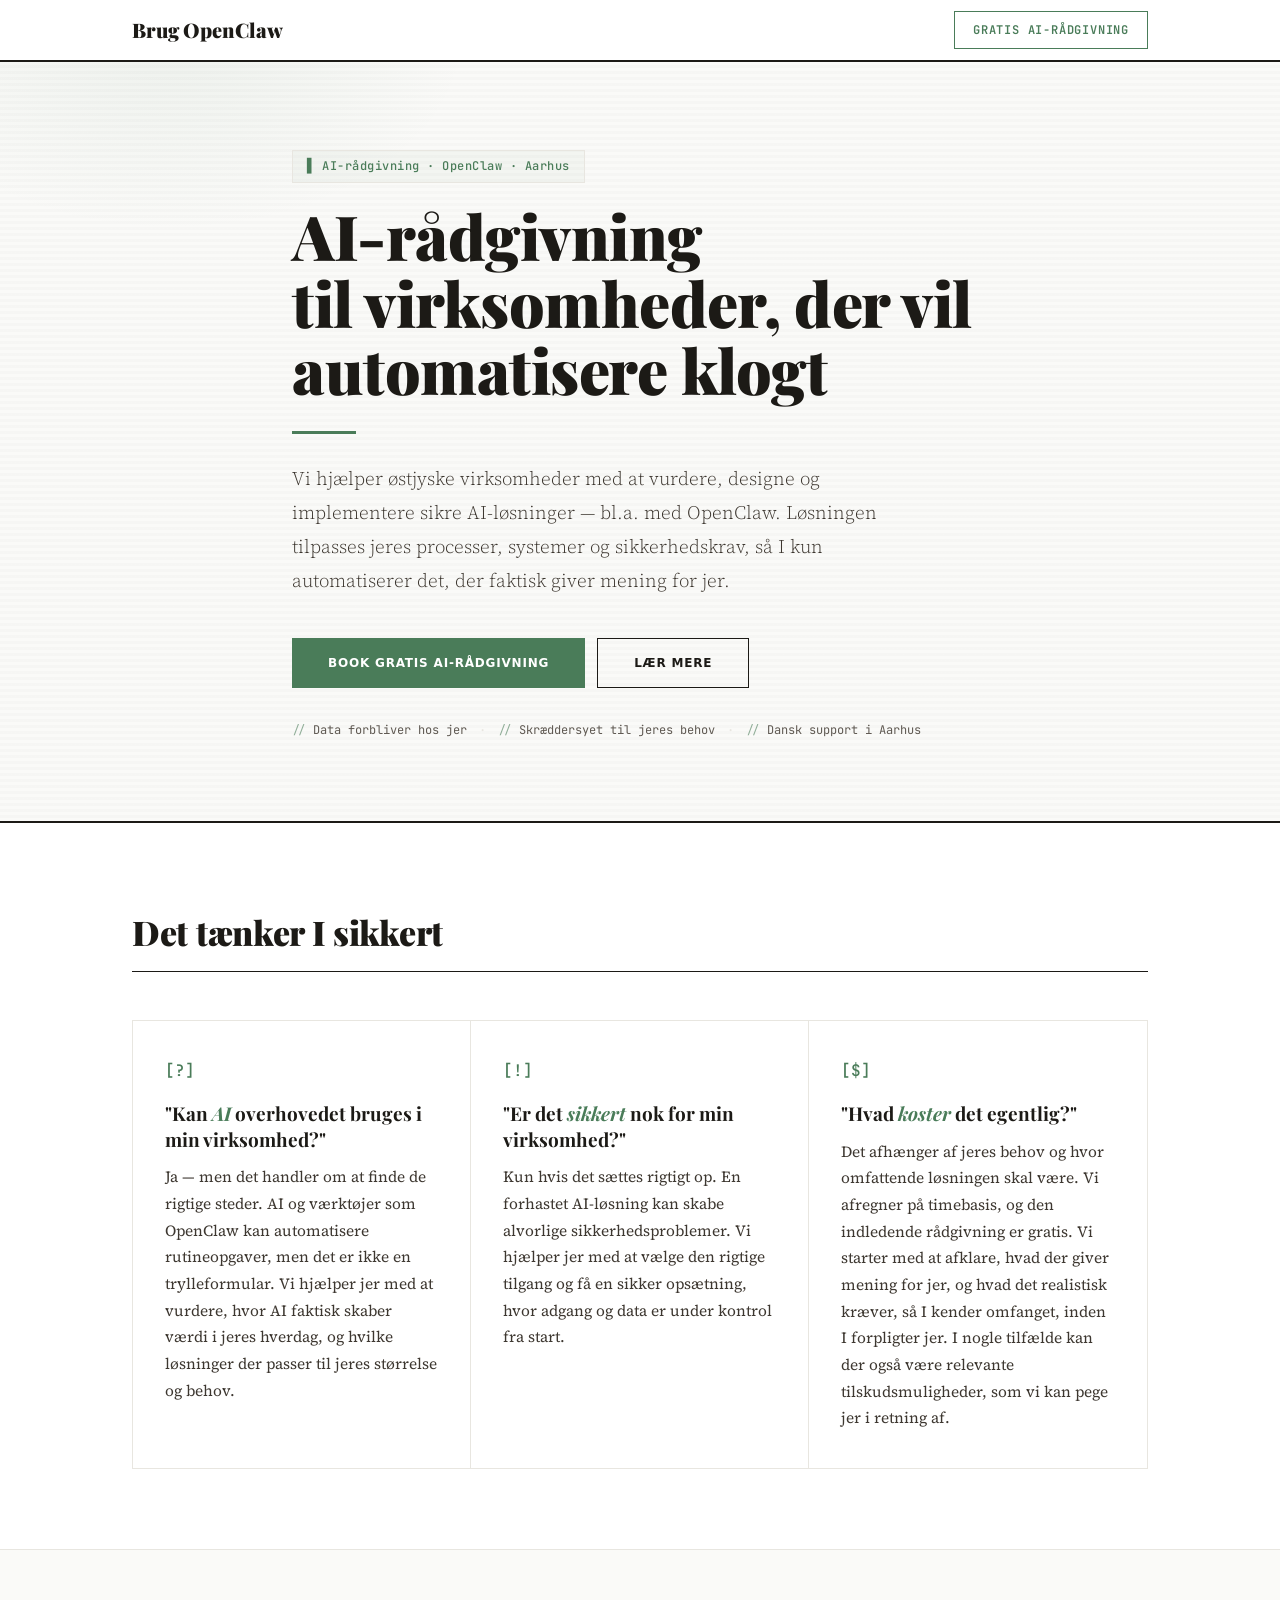
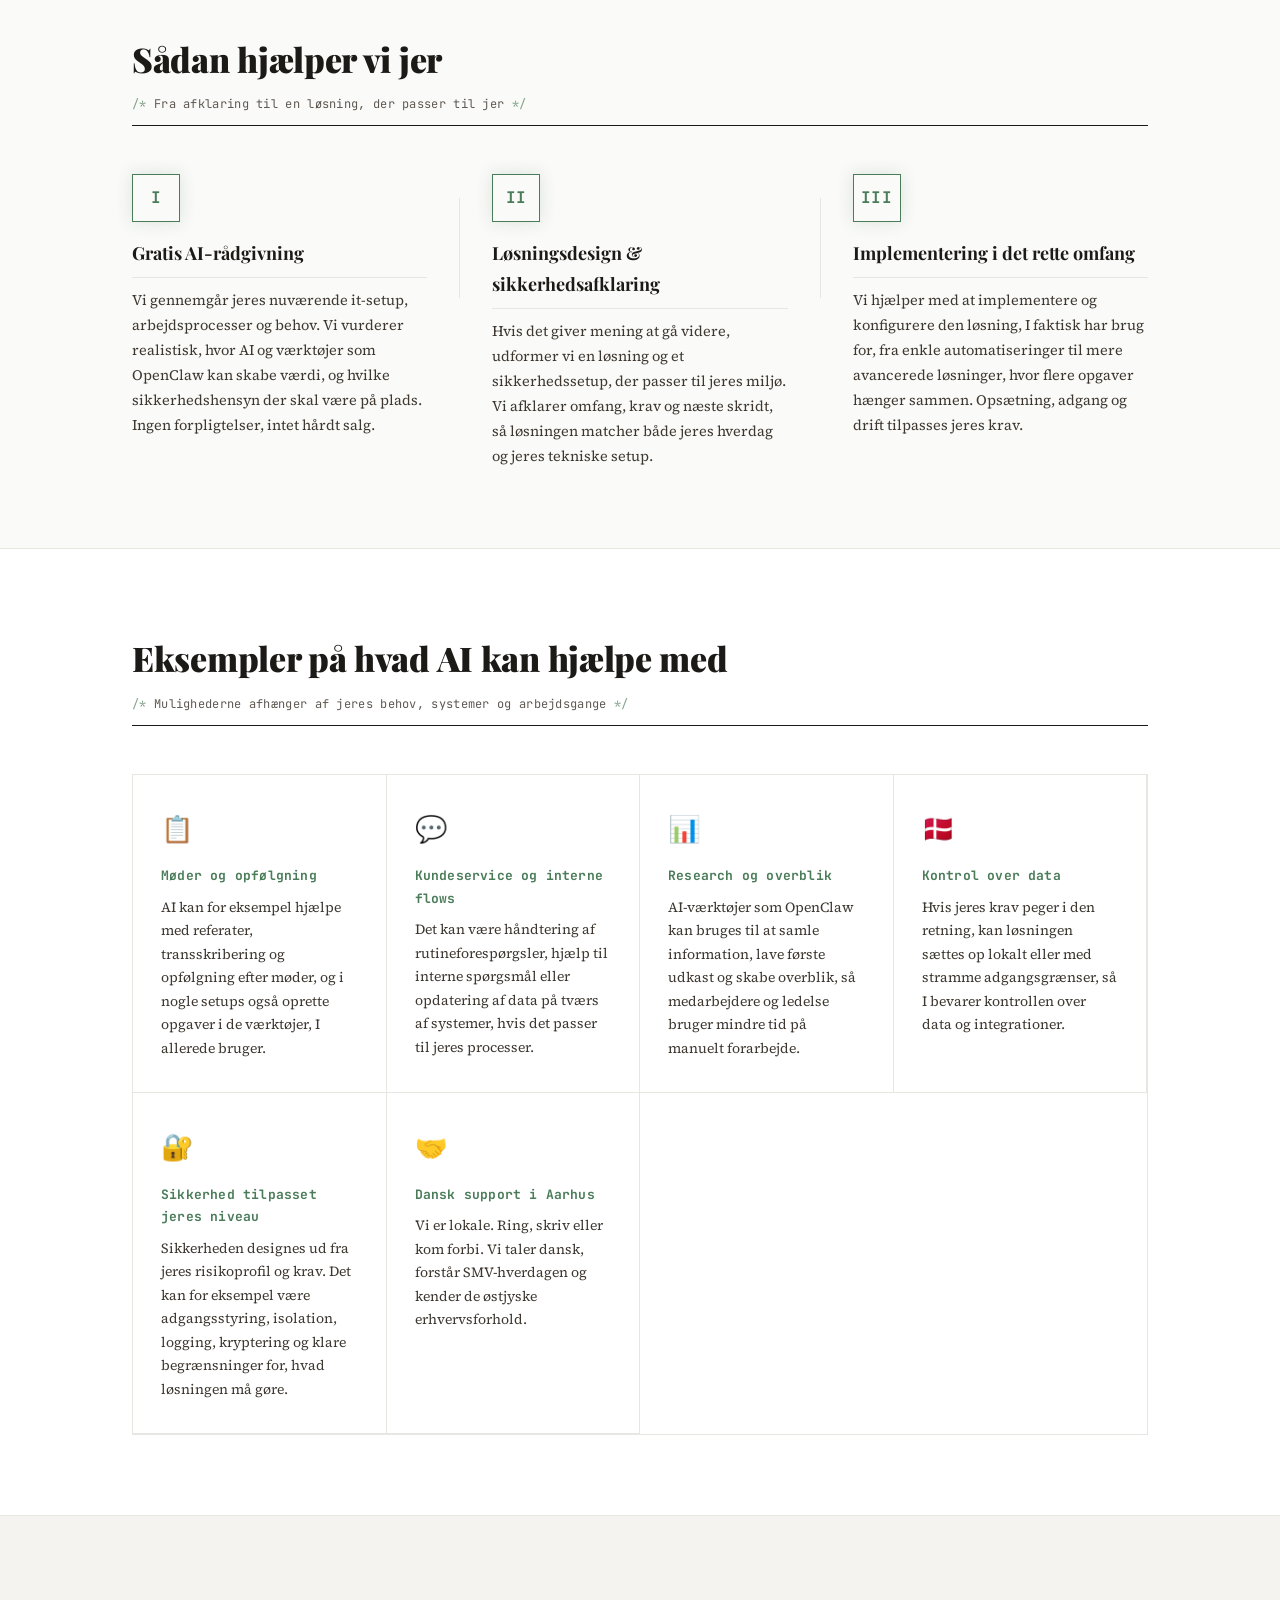
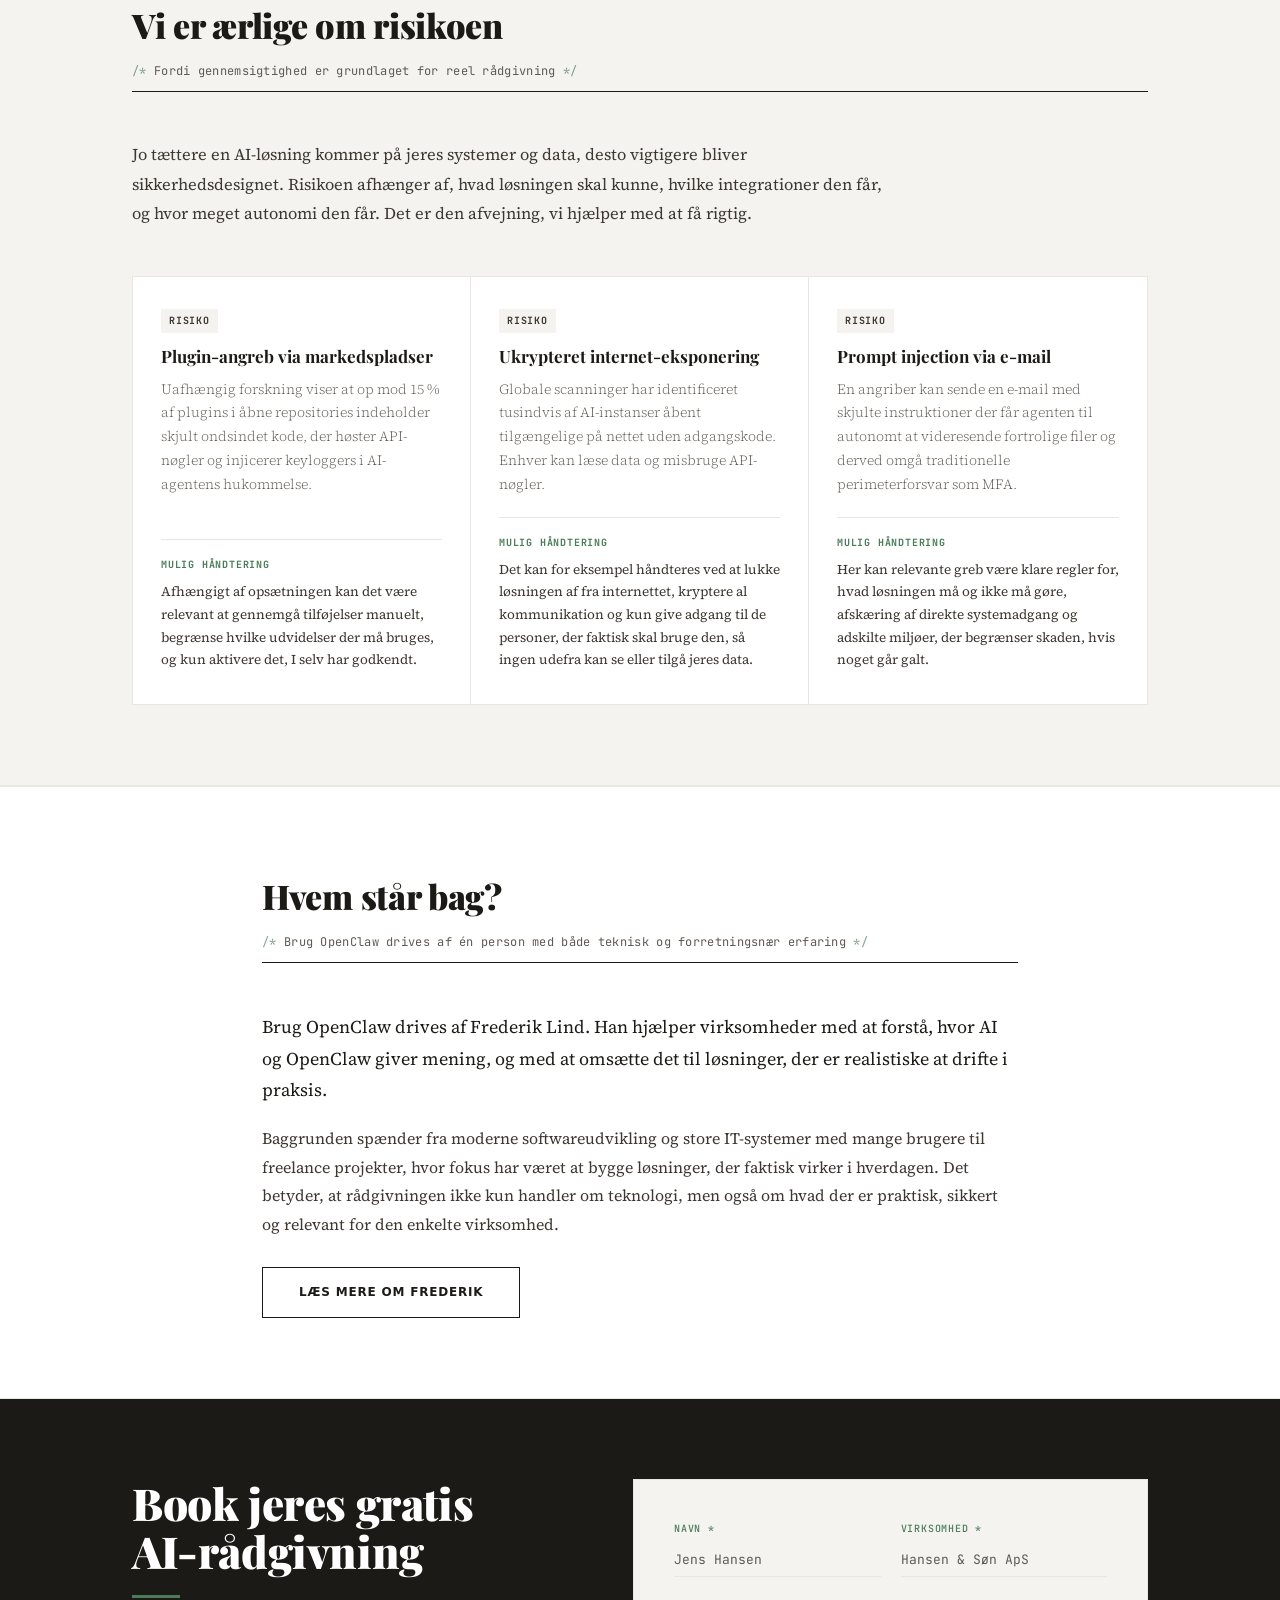
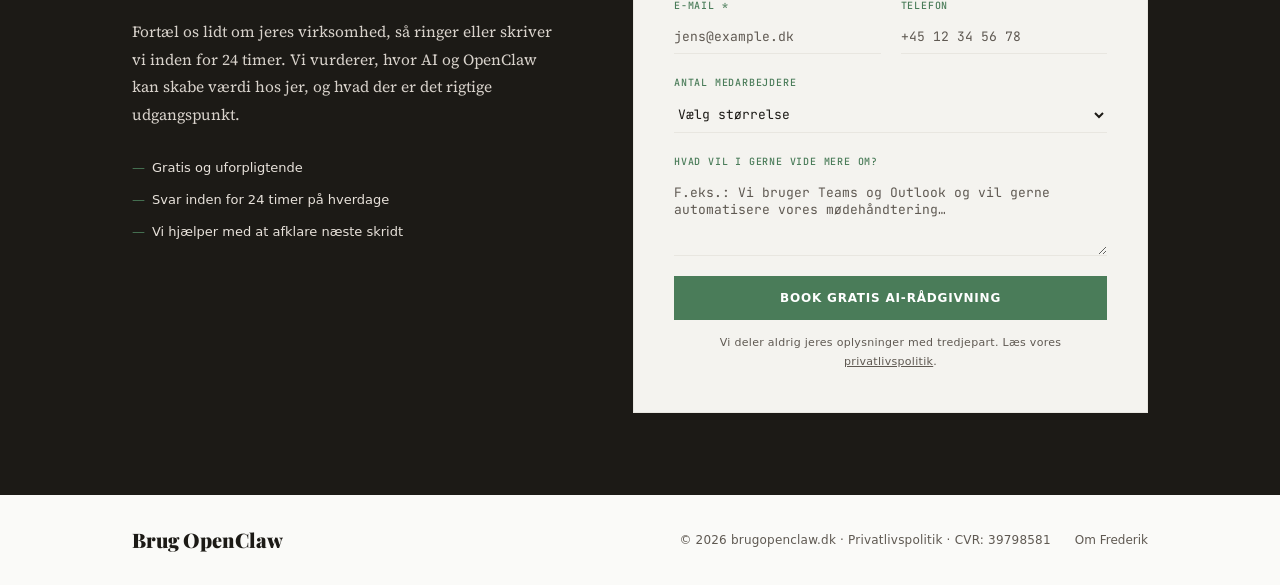
==== commit 0d7a1088: "Broaden positioning from pure OpenClaw to AI-rådgivning med OpenClaw Reframes the site to attract bo" ====
--- a/index.html
+++ b/index.html
@@ -9,11 +9,49 @@
     gtag('js', new Date());
 
     gtag('config', 'AW-16779625532');
+    gtag('event', 'conversion', {
+      'send_to': 'AW-16779625532/enEFCMXwtowcELyIk8E-',
+      'value': 1.0,
+      'currency': 'DKK'
+    });
+
+    function gtag_report_conversion(url, conversionData = {}) {
+      var conversionTargets = [
+        'AW-16779625532/GL09CPawhusZELyIk8E-',
+        'AW-16779625532/SyfcCOvQsowcELyIk8E-'
+      ];
+      var callbackCalled = false;
+      var callback = function () {
+        if (callbackCalled) {
+          return;
+        }
+        callbackCalled = true;
+        if (typeof(url) !== 'undefined') {
+          window.location = url;
+        }
+      };
+
+      if (typeof window.gtag !== 'function') {
+        callback();
+        return false;
+      }
+
+      conversionTargets.forEach(function (sendTo) {
+        gtag('event', 'conversion', {
+          'send_to': sendTo,
+          'value': 1.0,
+          'currency': 'DKK',
+          'event_callback': callback,
+          ...conversionData
+        });
+      });
+      return false;
+    }
   </script>
   <meta charset="UTF-8" />
   <meta name="viewport" content="width=device-width, initial-scale=1.0" />
-  <title>Brug OpenClaw – AI-konsulent Aarhus | Sikker OpenClaw til østjyske SMV'er</title>
-  <meta name="description" content="Overvejer I AI og automatisering i jeres virksomhed? Brug OpenClaw hjælper østjyske SMV'er med at vurdere, om OpenClaw er det rigtige, og sætte det sikkert op. Gratis indledende rådgivning." />
+  <title>Brug OpenClaw – AI-rådgivning Aarhus | AI-automatisering for østjyske SMV'er</title>
+  <meta name="description" content="Overvejer I AI og automatisering i jeres virksomhed? Vi hjælper østjyske SMV'er med at finde de rigtige AI-løsninger — bl.a. med OpenClaw — og sætte dem sikkert op. Gratis indledende rådgivning." />
   <link rel="preconnect" href="https://fonts.googleapis.com" />
   <link rel="preconnect" href="https://fonts.gstatic.com" crossorigin />
   <link href="https://fonts.googleapis.com/css2?family=JetBrains+Mono:wght@400;500;700&family=Playfair+Display:ital,wght@0,700;0,900;1,700&family=Source+Serif+4:wght@300;400;600&display=swap" rel="stylesheet" />
@@ -31,25 +69,25 @@
 <!--        <img src="logo.png" width="28" height="28" alt="Brug OpenClaw logo" />-->
         <span>Brug OpenClaw</span>
       </a>
-      <a href="#kontakt" class="btn btn--sm btn--nav"><span class="nav__cta-long">Gratis OpenClaw rådgivning</span><span class="nav__cta-short">Gratis rådgivning</span></a>
+      <a href="#kontakt" class="btn btn--sm btn--nav"><span class="nav__cta-long">Gratis AI-rådgivning</span><span class="nav__cta-short">Gratis rådgivning</span></a>
     </div>
   </nav>
 
   <!-- HERO -->
   <section class="hero">
     <div class="container hero__inner">
-      <div class="hero__eyebrow"><span class="blink">▋</span> OpenClaw rådgivning · Aarhus · Østjylland</div>
+      <div class="hero__eyebrow"><span class="blink">▋</span> AI-rådgivning · OpenClaw · Aarhus</div>
       <h1 class="hero__headline">
-        OpenClaw rådgivning<br />
+        AI-rådgivning<br />
         til virksomheder, der vil<br />
         automatisere klogt
       </h1>
       <div class="hero__rule"></div>
       <p class="hero__sub">
-        Vi hjælper østjyske virksomheder med at vurdere, designe og implementere sikre løsninger med OpenClaw. Løsningen tilpasses jeres processer, systemer og sikkerhedskrav, så I kun automatiserer det, der faktisk giver mening for jer.
+        Vi hjælper østjyske virksomheder med at vurdere, designe og implementere sikre AI-løsninger — bl.a. med OpenClaw. Løsningen tilpasses jeres processer, systemer og sikkerhedskrav, så I kun automatiserer det, der faktisk giver mening for jer.
       </p>
       <div class="hero__actions">
-        <a href="#kontakt" class="btn btn--primary btn--lg">Book gratis OpenClaw rådgivning</a>
+        <a href="#kontakt" class="btn btn--primary btn--lg">Book gratis AI-rådgivning</a>
         <a href="#hvad-er" class="btn btn--ghost btn--lg">Lær mere</a>
       </div>
       <div class="hero__trust">
@@ -71,13 +109,13 @@
       <div class="pain__grid">
         <div class="pain__card">
           <div class="pain__icon">[?]</div>
-          <h3>"Hvad er <em>OpenClaw</em>?"</h3>
-          <p>OpenClaw er et open source-værktøj, der kan automatisere opgaver i jeres virksomhed. Tænk på det som et stykke software, der selv kan udføre rutinearbejde. Det er ikke en færdig standardløsning, men et fleksibelt udgangspunkt, der kan tilpasses jeres virksomhed, jeres systemer og jeres sikkerhedskrav.</p>
+          <h3>"Kan <em>AI</em> overhovedet bruges i min virksomhed?"</h3>
+          <p>Ja — men det handler om at finde de rigtige steder. AI og værktøjer som OpenClaw kan automatisere rutineopgaver, men det er ikke en trylleformular. Vi hjælper jer med at vurdere, hvor AI faktisk skaber værdi i jeres hverdag, og hvilke løsninger der passer til jeres størrelse og behov.</p>
         </div>
         <div class="pain__card">
           <div class="pain__icon">[!]</div>
           <h3>"Er det <em>sikkert</em> nok for min virksomhed?"</h3>
-          <p>Kun hvis det sættes rigtigt op. En forhastet løsning kan skabe alvorlige sikkerhedsproblemer. Vi hjælper jer med at få en sikker opsætning, hvor adgang og data er under kontrol fra start.</p>
+          <p>Kun hvis det sættes rigtigt op. En forhastet AI-løsning kan skabe alvorlige sikkerhedsproblemer. Vi hjælper jer med at vælge den rigtige tilgang og få en sikker opsætning, hvor adgang og data er under kontrol fra start.</p>
         </div>
         <div class="pain__card">
           <div class="pain__icon">[$]</div>
@@ -99,8 +137,8 @@
         <div class="step">
           <div class="step__num">I</div>
           <div class="step__body">
-            <h3>Gratis OpenClaw rådgivning</h3>
-            <p>Vi gennemgår jeres nuværende it-setup, arbejdsprocesser og behov. Vi vurderer realistisk, hvor OpenClaw kan skabe værdi, og hvilke sikkerhedshensyn der skal være på plads. Ingen forpligtelser, intet hårdt salg.</p>
+            <h3>Gratis AI-rådgivning</h3>
+            <p>Vi gennemgår jeres nuværende it-setup, arbejdsprocesser og behov. Vi vurderer realistisk, hvor AI og værktøjer som OpenClaw kan skabe værdi, og hvilke sikkerhedshensyn der skal være på plads. Ingen forpligtelser, intet hårdt salg.</p>
           </div>
         </div>
         <div class="step__connector" aria-hidden="true"></div>
@@ -127,14 +165,14 @@
   <section class="benefits">
     <div class="container">
       <div class="section-header">
-        <h2 class="section-title">Eksempler på hvad OpenClaw kan hjælpe med</h2>
+        <h2 class="section-title">Eksempler på hvad AI kan hjælpe med</h2>
         <p class="section-sub">Mulighederne afhænger af jeres behov, systemer og arbejdsgange</p>
       </div>
       <div class="benefits__grid">
         <div class="benefit">
           <div class="benefit__icon">📋</div>
           <h3>Møder og opfølgning</h3>
-          <p>OpenClaw kan for eksempel hjælpe med referater, transskribering og opfølgning efter møder, og i nogle setups også oprette opgaver i de værktøjer, I allerede bruger.</p>
+          <p>AI kan for eksempel hjælpe med referater, transskribering og opfølgning efter møder, og i nogle setups også oprette opgaver i de værktøjer, I allerede bruger.</p>
         </div>
         <div class="benefit">
           <div class="benefit__icon">💬</div>
@@ -144,7 +182,7 @@
         <div class="benefit">
           <div class="benefit__icon">📊</div>
           <h3>Research og overblik</h3>
-          <p>OpenClaw kan bruges til at samle information, lave første udkast og skabe overblik, så medarbejdere og ledelse bruger mindre tid på manuelt forarbejde.</p>
+          <p>AI-værktøjer som OpenClaw kan bruges til at samle information, lave første udkast og skabe overblik, så medarbejdere og ledelse bruger mindre tid på manuelt forarbejde.</p>
         </div>
         <div class="benefit">
           <div class="benefit__icon">🇩🇰</div>
@@ -172,12 +210,12 @@
         <h2 class="section-title">Vi er ærlige om risikoen</h2>
         <p class="section-sub">Fordi gennemsigtighed er grundlaget for reel rådgivning</p>
       </div>
-      <p class="security__intro">Jo tættere en OpenClaw-løsning kommer på jeres systemer og data, desto vigtigere bliver sikkerhedsdesignet. Risikoen afhænger af, hvad løsningen skal kunne, hvilke integrationer den får, og hvor meget autonomi den får. Det er den afvejning, vi hjælper med at få rigtig.</p>
+      <p class="security__intro">Jo tættere en AI-løsning kommer på jeres systemer og data, desto vigtigere bliver sikkerhedsdesignet. Risikoen afhænger af, hvad løsningen skal kunne, hvilke integrationer den får, og hvor meget autonomi den får. Det er den afvejning, vi hjælper med at få rigtig.</p>
       <div class="security__grid">
         <div class="security__risk">
           <div class="security__risk-tag">Risiko</div>
-          <h3>Plugin-angreb via markedspladsen</h3>
-          <p>Uafhængig forskning viser at op mod 15 % af plugins i åbne repositories indeholder skjult ondsindet kode, der høster API-nøgler og injicerer keyloggers i agentens hukommelse.</p>
+          <h3>Plugin-angreb via markedspladser</h3>
+          <p>Uafhængig forskning viser at op mod 15 % af plugins i åbne repositories indeholder skjult ondsindet kode, der høster API-nøgler og injicerer keyloggers i AI-agentens hukommelse.</p>
           <div class="security__solution">
             <div class="security__solution-tag">Mulig håndtering</div>
             <p>Afhængigt af opsætningen kan det være relevant at gennemgå tilføjelser manuelt, begrænse hvilke udvidelser der må bruges, og kun aktivere det, I selv har godkendt.</p>
@@ -186,7 +224,7 @@
         <div class="security__risk">
           <div class="security__risk-tag">Risiko</div>
           <h3>Ukrypteret internet-eksponering</h3>
-          <p>Globale scanninger har identificeret over 18.000 OpenClaw-instanser åbent tilgængelige på nettet uden adgangskode. Enhver kan læse data og misbruge API-nøgler.</p>
+          <p>Globale scanninger har identificeret tusindvis af AI-instanser åbent tilgængelige på nettet uden adgangskode. Enhver kan læse data og misbruge API-nøgler.</p>
           <div class="security__solution">
             <div class="security__solution-tag">Mulig håndtering</div>
             <p>Det kan for eksempel håndteres ved at lukke løsningen af fra internettet, kryptere al kommunikation og kun give adgang til de personer, der faktisk skal bruge den, så ingen udefra kan se eller tilgå jeres data.</p>
@@ -245,7 +283,7 @@
           <h2 class="section-title">Hvem står bag?</h2>
           <p class="section-sub">Brug OpenClaw drives af én person med både teknisk og forretningsnær erfaring</p>
         </div>
-        <p class="founder__lead">Brug OpenClaw drives af Frederik Lind. Han hjælper virksomheder med at forstå, hvor OpenClaw giver mening, og med at omsætte det til løsninger, der er realistiske at drifte i praksis.</p>
+        <p class="founder__lead">Brug OpenClaw drives af Frederik Lind. Han hjælper virksomheder med at forstå, hvor AI og OpenClaw giver mening, og med at omsætte det til løsninger, der er realistiske at drifte i praksis.</p>
         <p class="founder__text">Baggrunden spænder fra moderne softwareudvikling og store IT-systemer med mange brugere til freelance projekter, hvor fokus har været at bygge løsninger, der faktisk virker i hverdagen. Det betyder, at rådgivningen ikke kun handler om teknologi, men også om hvad der er praktisk, sikkert og relevant for den enkelte virksomhed.</p>
         <a href="about.html" class="btn btn--ghost btn--lg">Læs mere om Frederik</a>
       </div>
@@ -256,9 +294,9 @@
   <section class="contact" id="kontakt">
     <div class="container contact__inner">
       <div class="contact__copy">
-        <h2>Book jeres gratis<br />OpenClaw rådgivning</h2>
+        <h2>Book jeres gratis<br />AI-rådgivning</h2>
         <div class="contact__rule"></div>
-        <p>Fortæl os lidt om jeres virksomhed, så ringer eller skriver vi inden for 24 timer. Vi vurderer, hvor OpenClaw kan skabe værdi hos jer, og om det er det rigtige udgangspunkt.</p>
+        <p>Fortæl os lidt om jeres virksomhed, så ringer eller skriver vi inden for 24 timer. Vi vurderer, hvor AI og OpenClaw kan skabe værdi hos jer, og hvad der er det rigtige udgangspunkt.</p>
         <ul class="contact__checklist">
           <li>Gratis og uforpligtende</li>
           <li>Svar inden for 24 timer på hverdage</li>
@@ -300,7 +338,7 @@
           <label for="message">Hvad vil I gerne vide mere om?</label>
           <textarea id="message" name="message" rows="3" placeholder="F.eks.: Vi bruger Teams og Outlook og vil gerne automatisere vores mødehåndtering…"></textarea>
         </div>
-        <button type="submit" class="btn btn--primary btn--full">Book gratis OpenClaw rådgivning</button>
+        <button type="submit" class="btn btn--primary btn--full">Book gratis AI-rådgivning</button>
         <p class="form__privacy">Vi deler aldrig jeres oplysninger med tredjepart. Læs vores <a href="#privacy">privatlivspolitik</a>.</p>
       </form>
     </div>
@@ -318,7 +356,7 @@
         <span>Brug OpenClaw</span>
       </a>
       <p class="footer__copy">© 2026 brugopenclaw.dk · <a href="#privacy" id="privacy">Privatlivspolitik</a> · CVR: 39798581</p>
-      <p class="footer__tagline">Sikker OpenClaw rådgivning til østjyske virksomheder.</p>
+      <p class="footer__tagline">AI-rådgivning med OpenClaw til østjyske virksomheder.</p>
       <a href="about.html" class="footer__link">Om Frederik</a>
     </div>
   </footer>
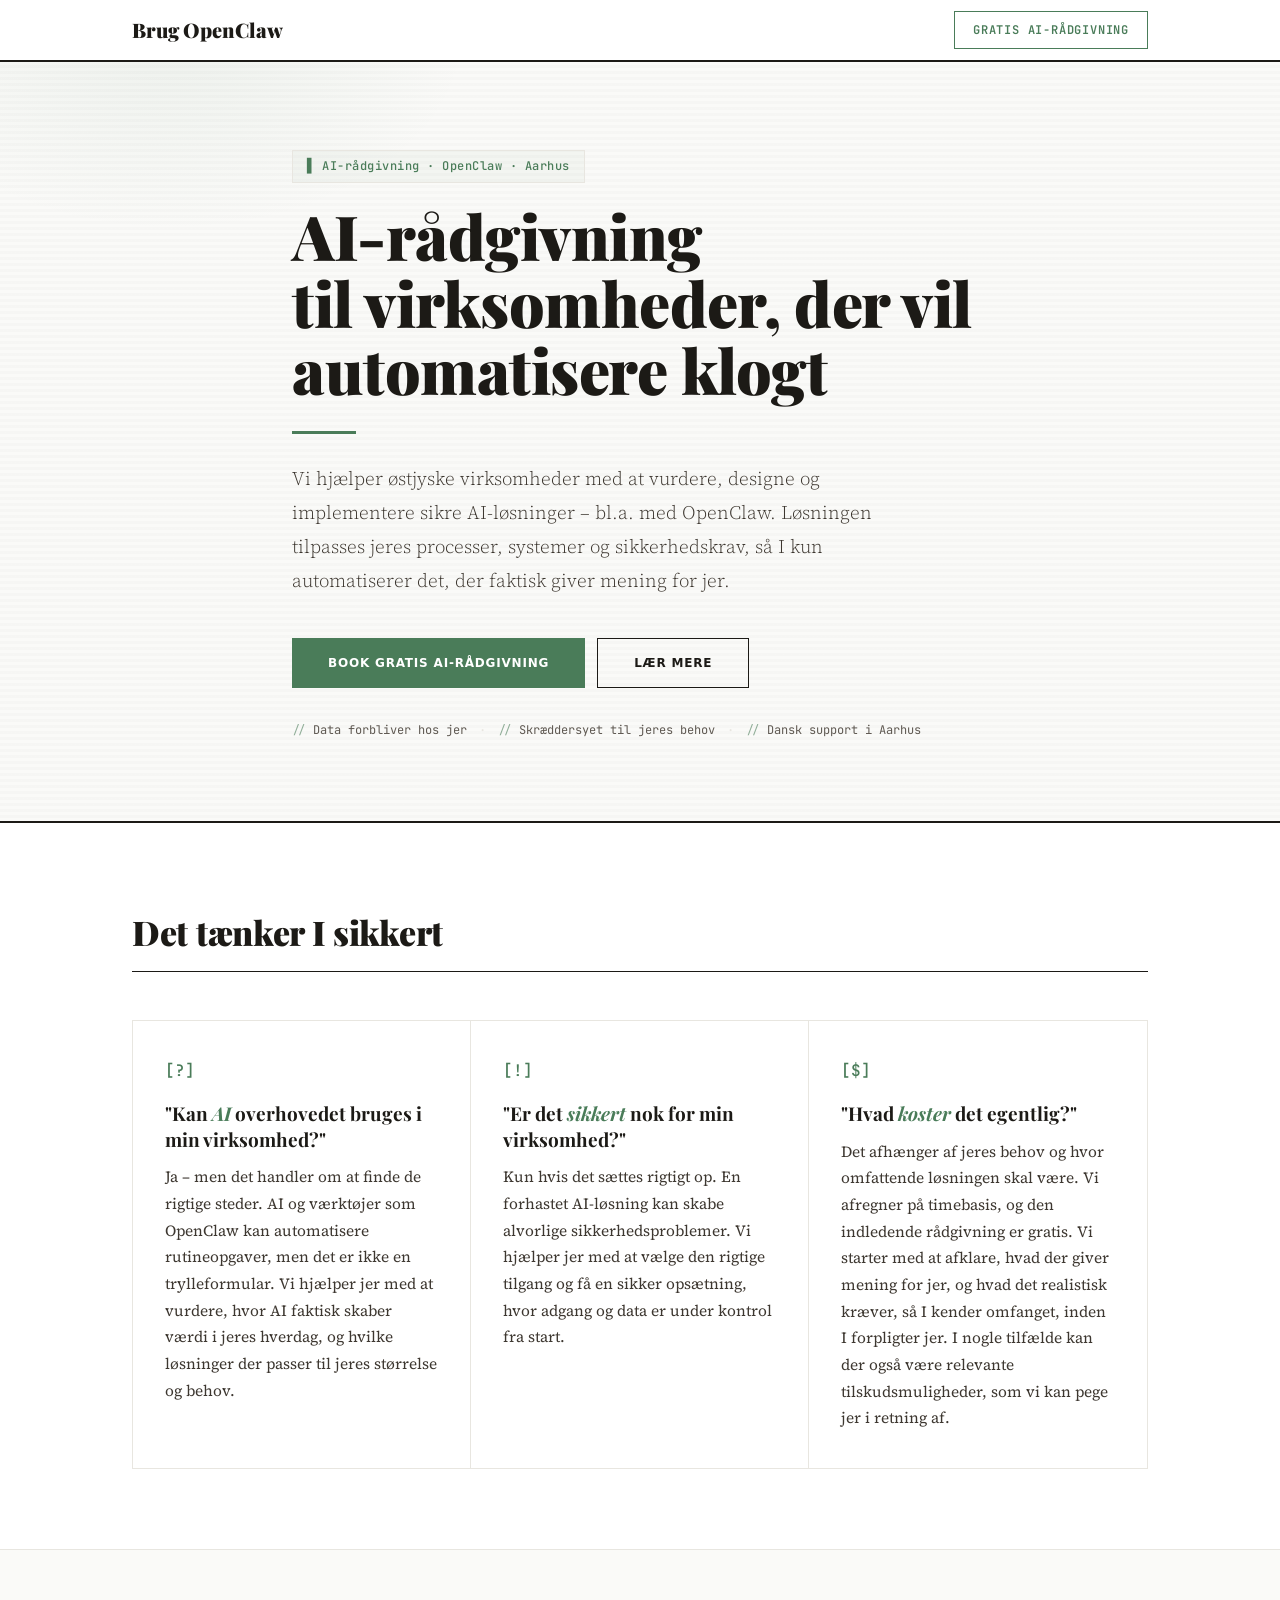
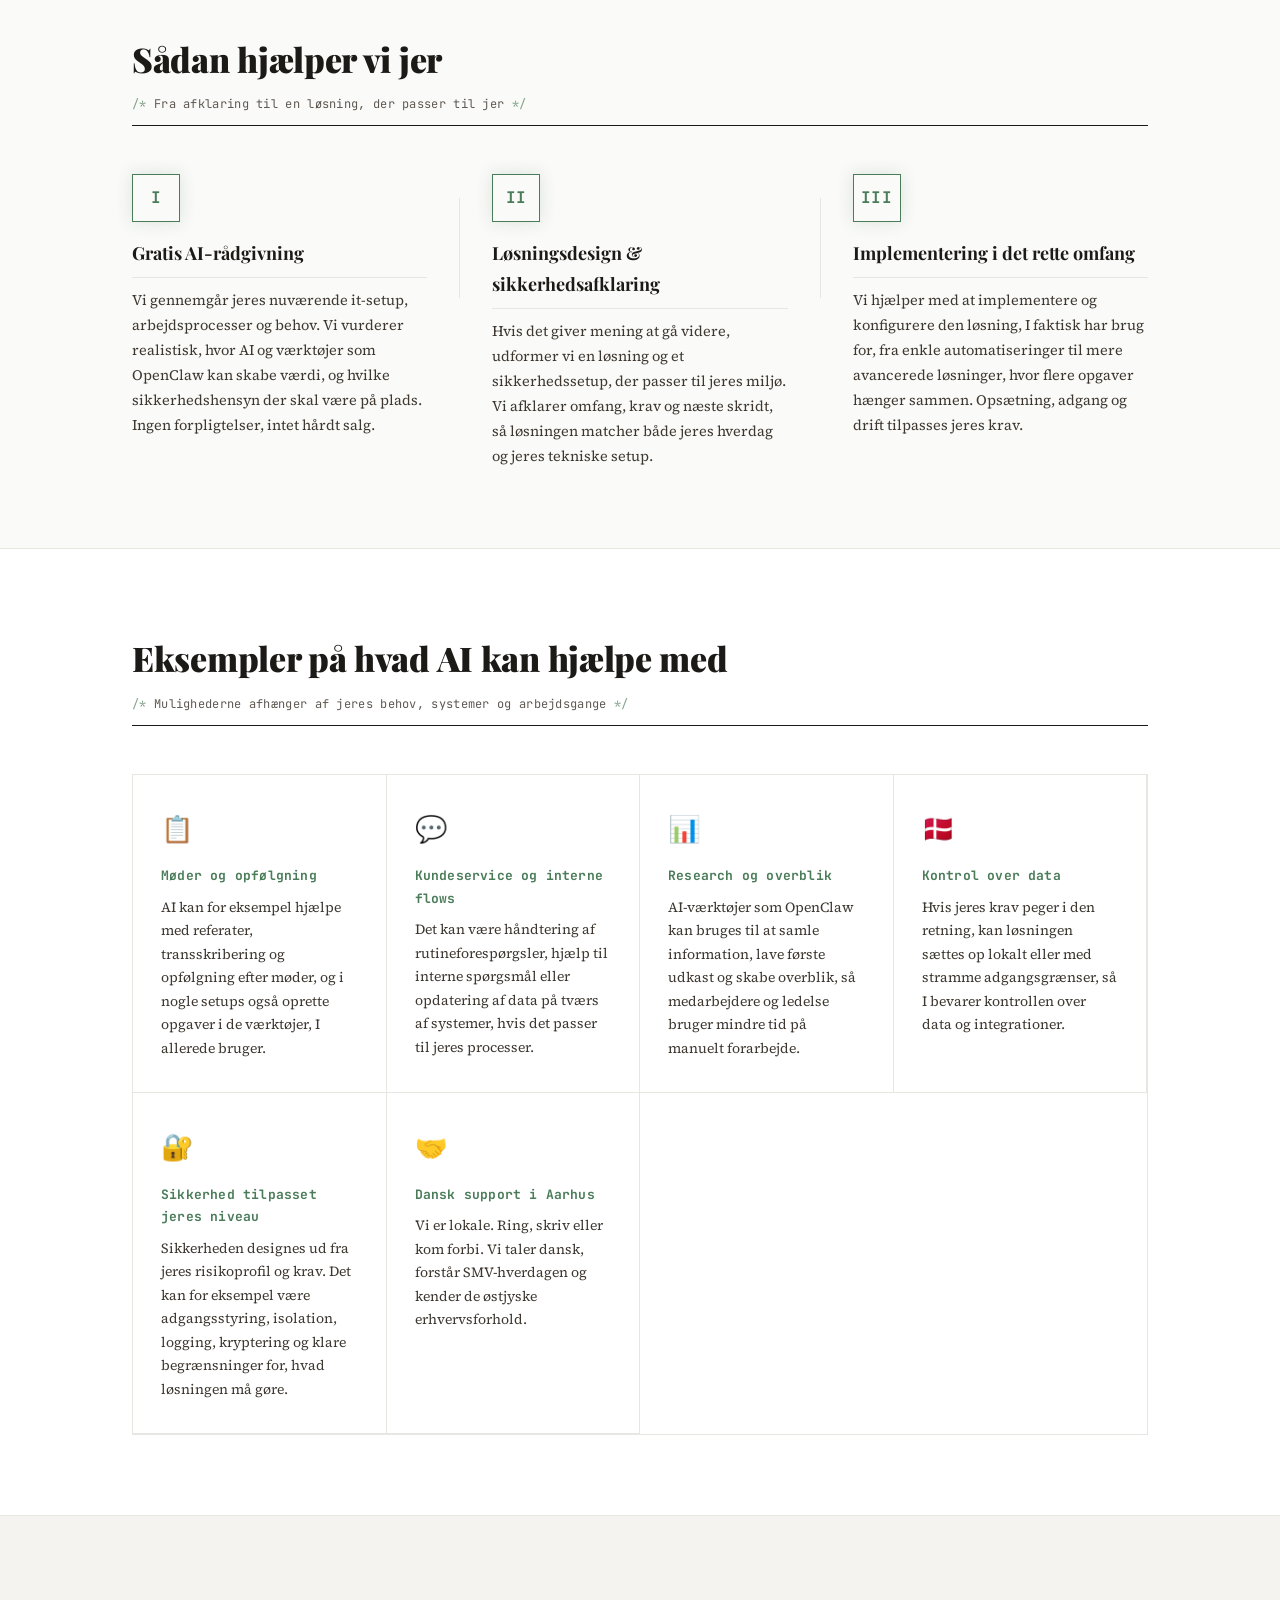
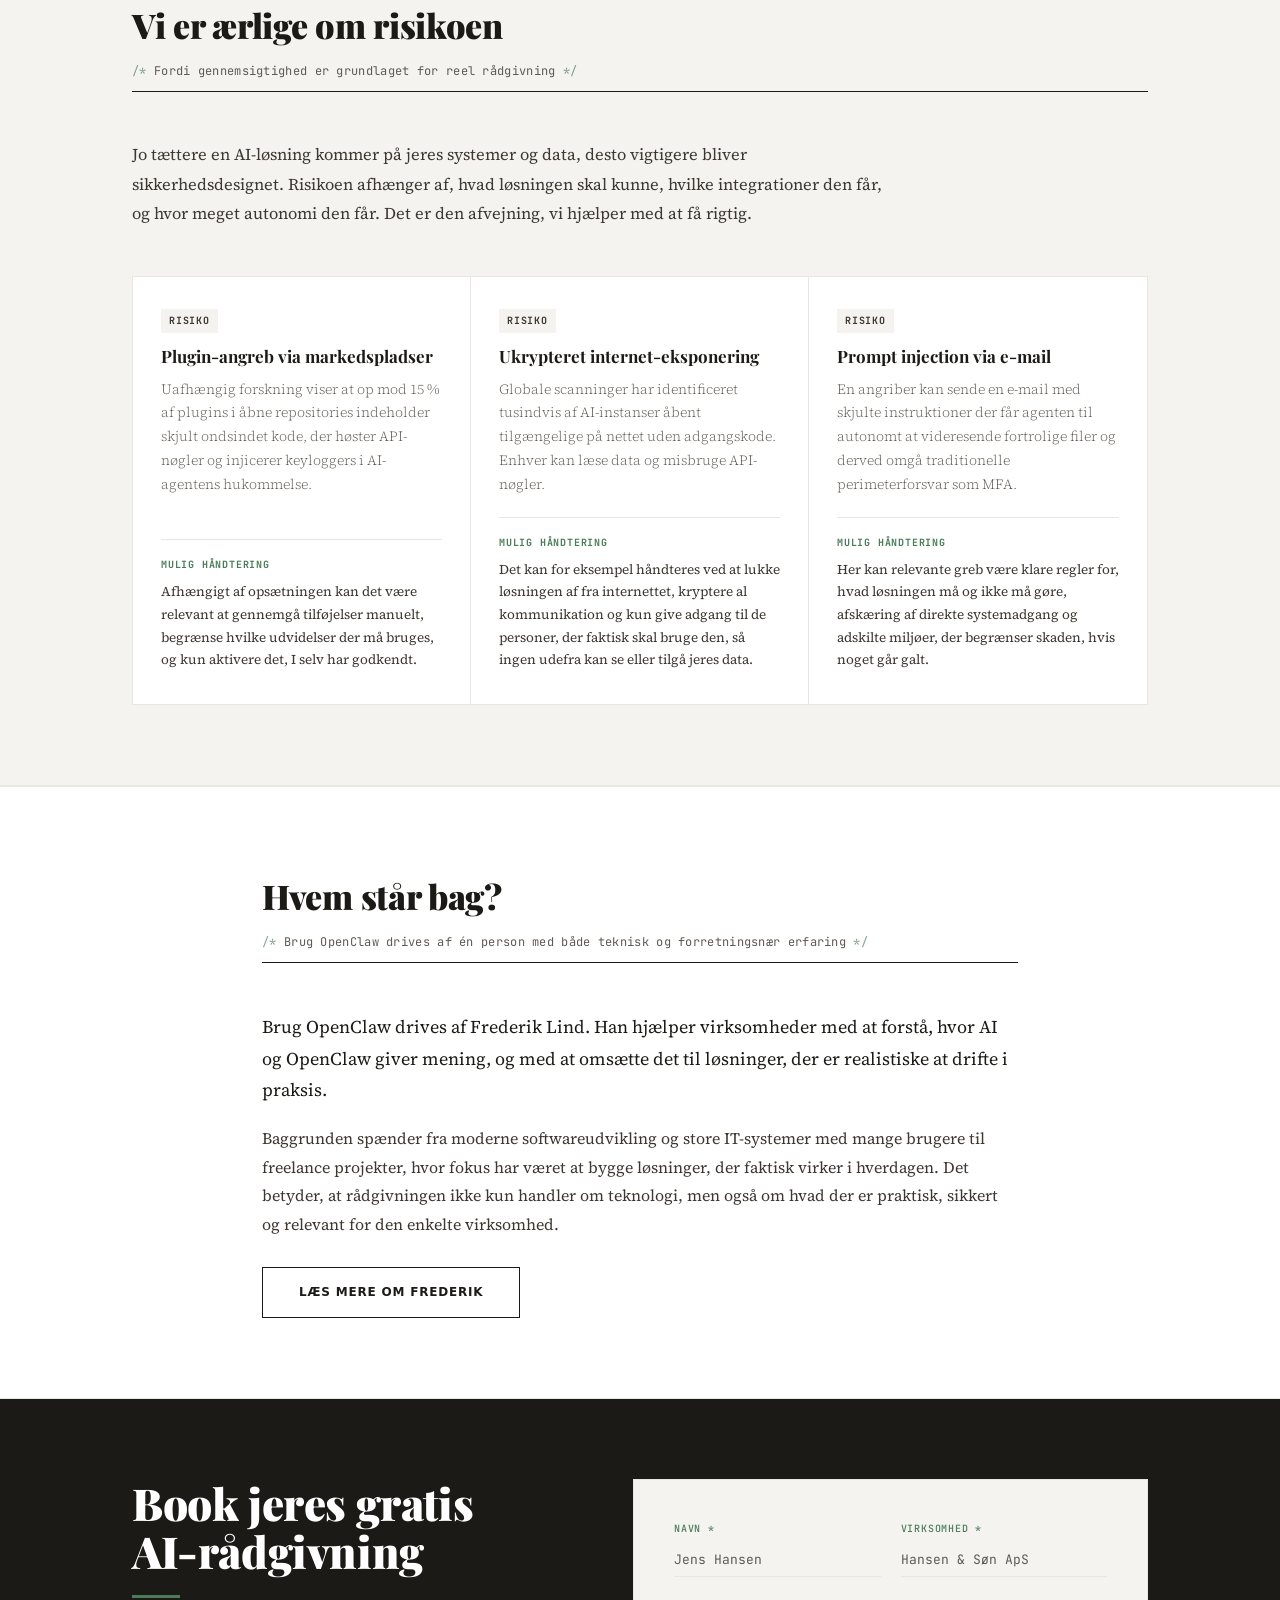
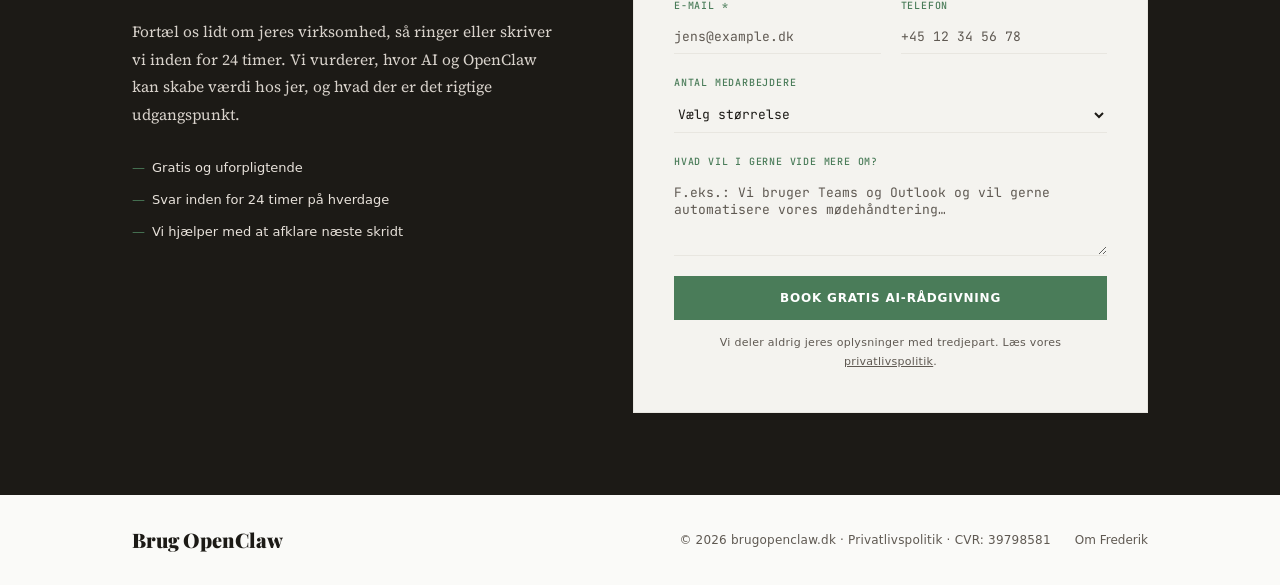
==== commit 49b71f73: "Replace em dashes with en dashes for correct Danish typography Co-Authored-By: Claude Opus 4.6 <nore" ====
--- a/index.html
+++ b/index.html
@@ -51,7 +51,7 @@
   <meta charset="UTF-8" />
   <meta name="viewport" content="width=device-width, initial-scale=1.0" />
   <title>Brug OpenClaw – AI-rådgivning Aarhus | AI-automatisering for østjyske SMV'er</title>
-  <meta name="description" content="Overvejer I AI og automatisering i jeres virksomhed? Vi hjælper østjyske SMV'er med at finde de rigtige AI-løsninger — bl.a. med OpenClaw — og sætte dem sikkert op. Gratis indledende rådgivning." />
+  <meta name="description" content="Overvejer I AI og automatisering i jeres virksomhed? Vi hjælper østjyske SMV'er med at finde de rigtige AI-løsninger – bl.a. med OpenClaw – og sætte dem sikkert op. Gratis indledende rådgivning." />
   <link rel="preconnect" href="https://fonts.googleapis.com" />
   <link rel="preconnect" href="https://fonts.gstatic.com" crossorigin />
   <link href="https://fonts.googleapis.com/css2?family=JetBrains+Mono:wght@400;500;700&family=Playfair+Display:ital,wght@0,700;0,900;1,700&family=Source+Serif+4:wght@300;400;600&display=swap" rel="stylesheet" />
@@ -84,7 +84,7 @@
       </h1>
       <div class="hero__rule"></div>
       <p class="hero__sub">
-        Vi hjælper østjyske virksomheder med at vurdere, designe og implementere sikre AI-løsninger — bl.a. med OpenClaw. Løsningen tilpasses jeres processer, systemer og sikkerhedskrav, så I kun automatiserer det, der faktisk giver mening for jer.
+        Vi hjælper østjyske virksomheder med at vurdere, designe og implementere sikre AI-løsninger – bl.a. med OpenClaw. Løsningen tilpasses jeres processer, systemer og sikkerhedskrav, så I kun automatiserer det, der faktisk giver mening for jer.
       </p>
       <div class="hero__actions">
         <a href="#kontakt" class="btn btn--primary btn--lg">Book gratis AI-rådgivning</a>
@@ -110,7 +110,7 @@
         <div class="pain__card">
           <div class="pain__icon">[?]</div>
           <h3>"Kan <em>AI</em> overhovedet bruges i min virksomhed?"</h3>
-          <p>Ja — men det handler om at finde de rigtige steder. AI og værktøjer som OpenClaw kan automatisere rutineopgaver, men det er ikke en trylleformular. Vi hjælper jer med at vurdere, hvor AI faktisk skaber værdi i jeres hverdag, og hvilke løsninger der passer til jeres størrelse og behov.</p>
+          <p>Ja – men det handler om at finde de rigtige steder. AI og værktøjer som OpenClaw kan automatisere rutineopgaver, men det er ikke en trylleformular. Vi hjælper jer med at vurdere, hvor AI faktisk skaber værdi i jeres hverdag, og hvilke løsninger der passer til jeres størrelse og behov.</p>
         </div>
         <div class="pain__card">
           <div class="pain__icon">[!]</div>
@@ -251,7 +251,7 @@
 <!--      </div>-->
 <!--      <div class="testimonials">-->
 <!--        <blockquote class="testimonial">-->
-<!--          <p>Vi var skeptiske — men efter rådgivningen fik vi automatiseret vores mødeopfølgning og sparer nu omkring 8 timer om ugen på opgaver, vi før lavede manuelt. Vi startede i det små, og det passede perfekt til vores arbejdsgange.</p>-->
+<!--          <p>Vi var skeptiske – men efter rådgivningen fik vi automatiseret vores mødeopfølgning og sparer nu omkring 8 timer om ugen på opgaver, vi før lavede manuelt. Vi startede i det små, og det passede perfekt til vores arbejdsgange.</p>-->
 <!--          <cite>-->
 <!--            <strong>Mette H.</strong>-->
 <!--            <span>Indehaver, regnskabsfirma i Aarhus</span>-->
@@ -265,7 +265,7 @@
 <!--          </cite>-->
 <!--        </blockquote>-->
 <!--        <blockquote class="testimonial">-->
-<!--          <p>Vi troede, vi havde brug for en stor løsning, men Frederik hjalp os med at starte med det, der gav mest. Nu kører vores research og dataoverblik næsten af sig selv — det frigiver tid til det, vi er bedst til.</p>-->
+<!--          <p>Vi troede, vi havde brug for en stor løsning, men Frederik hjalp os med at starte med det, der gav mest. Nu kører vores research og dataoverblik næsten af sig selv – det frigiver tid til det, vi er bedst til.</p>-->
 <!--          <cite>-->
 <!--            <strong>Rikke B.</strong>-->
 <!--            <span>Medejer, softwarevirksomhed i Aarhus</span>-->
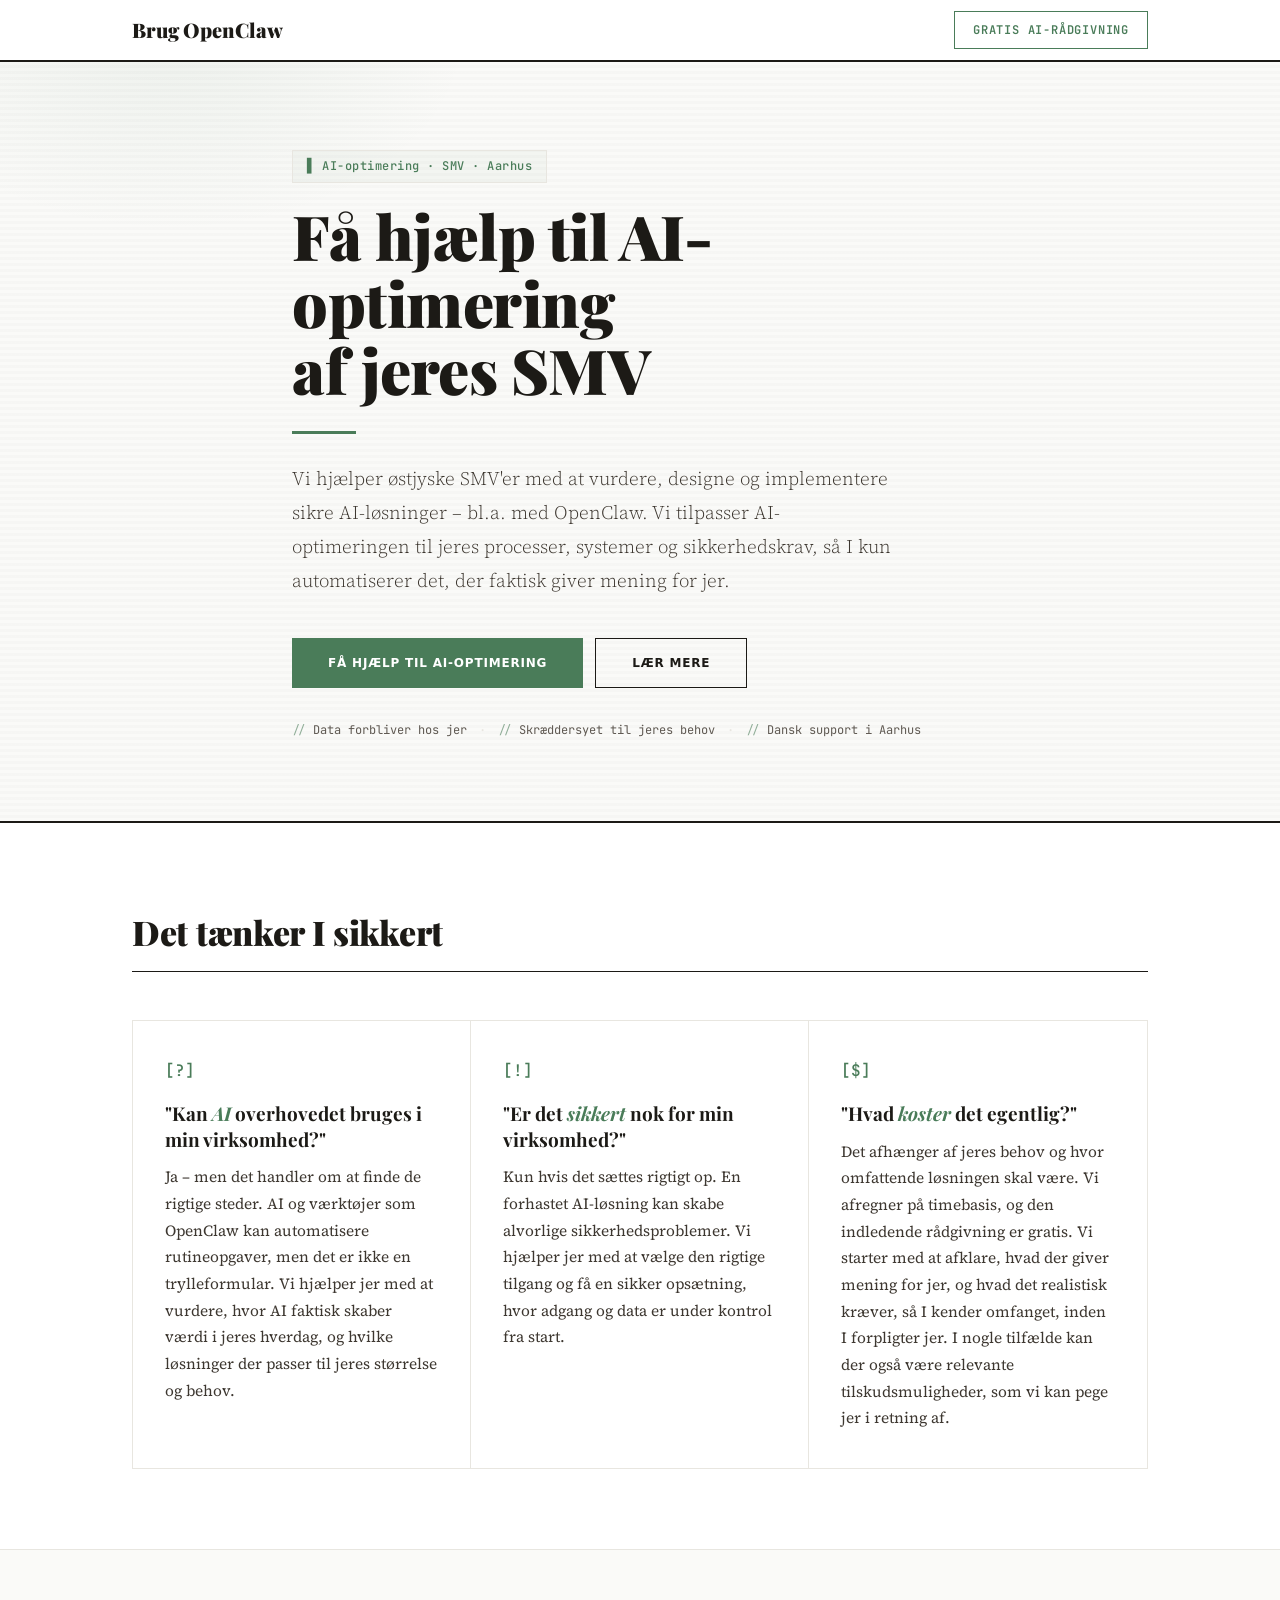
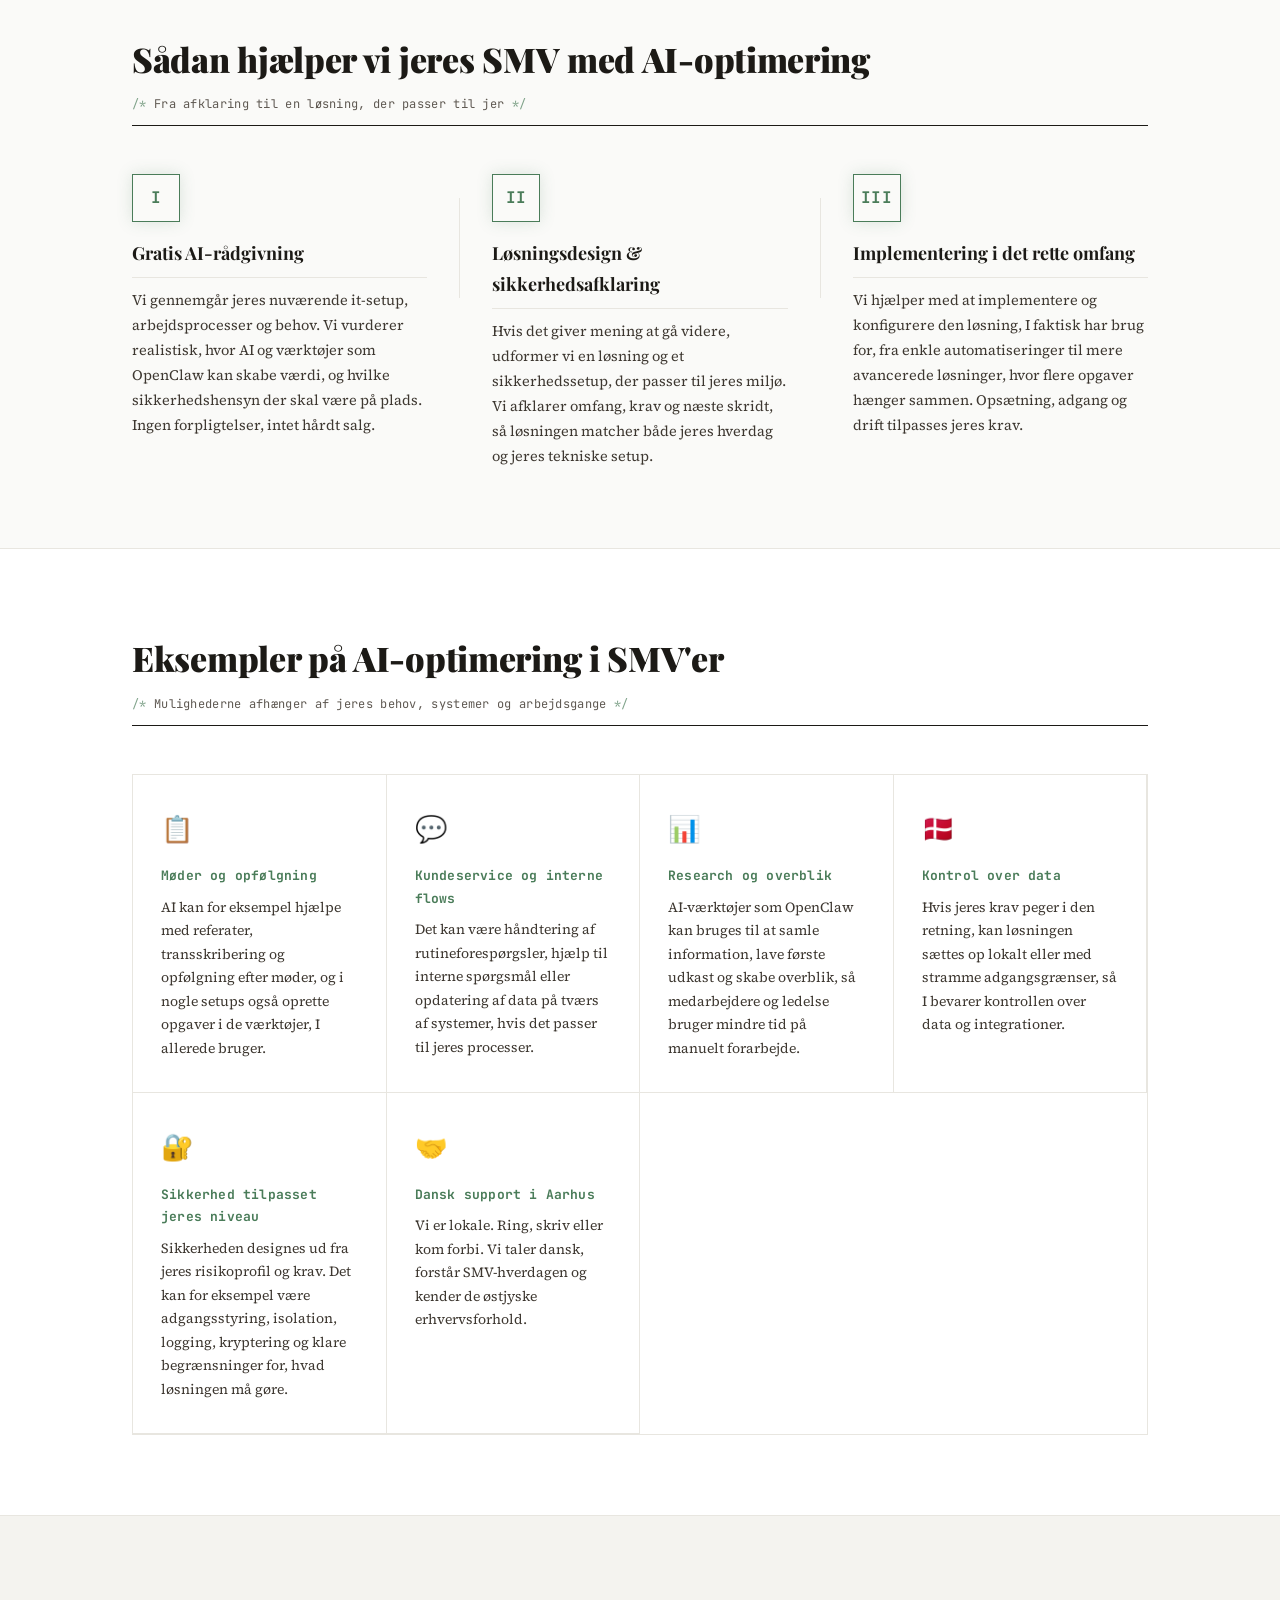
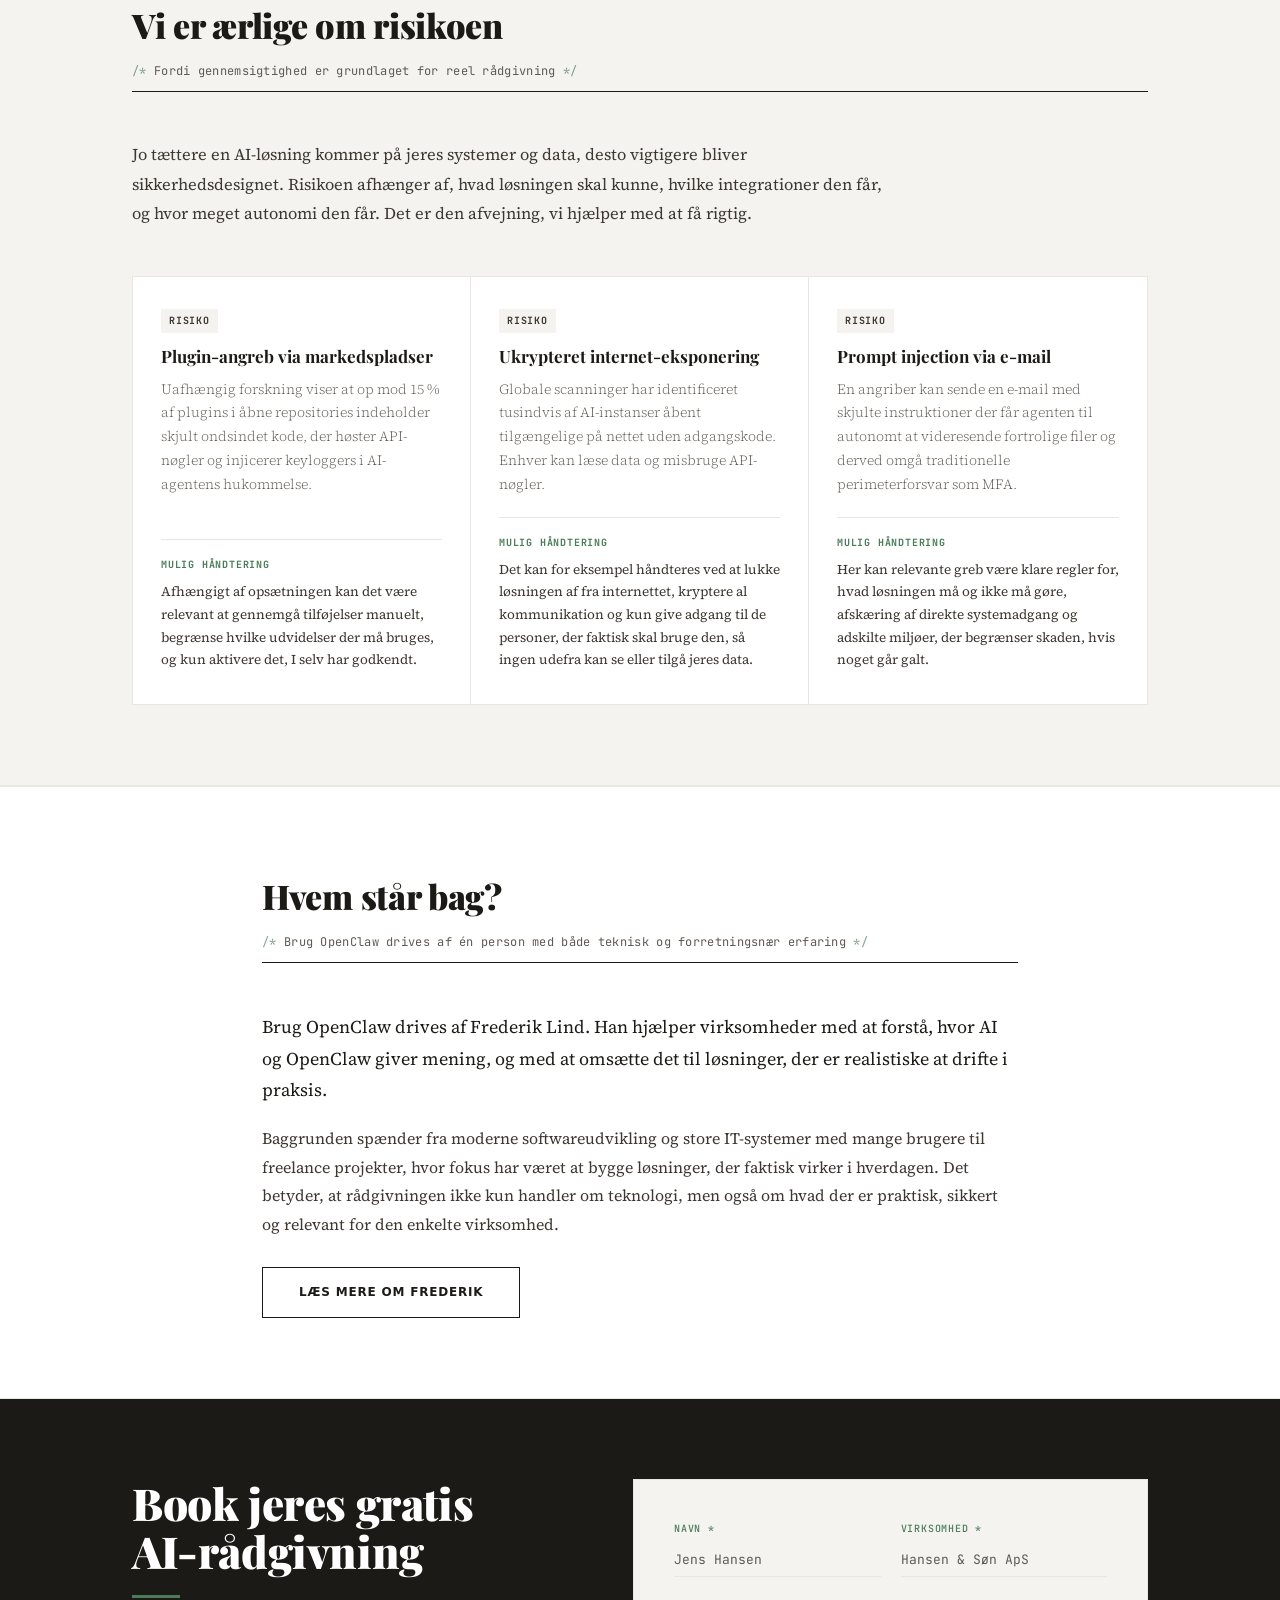
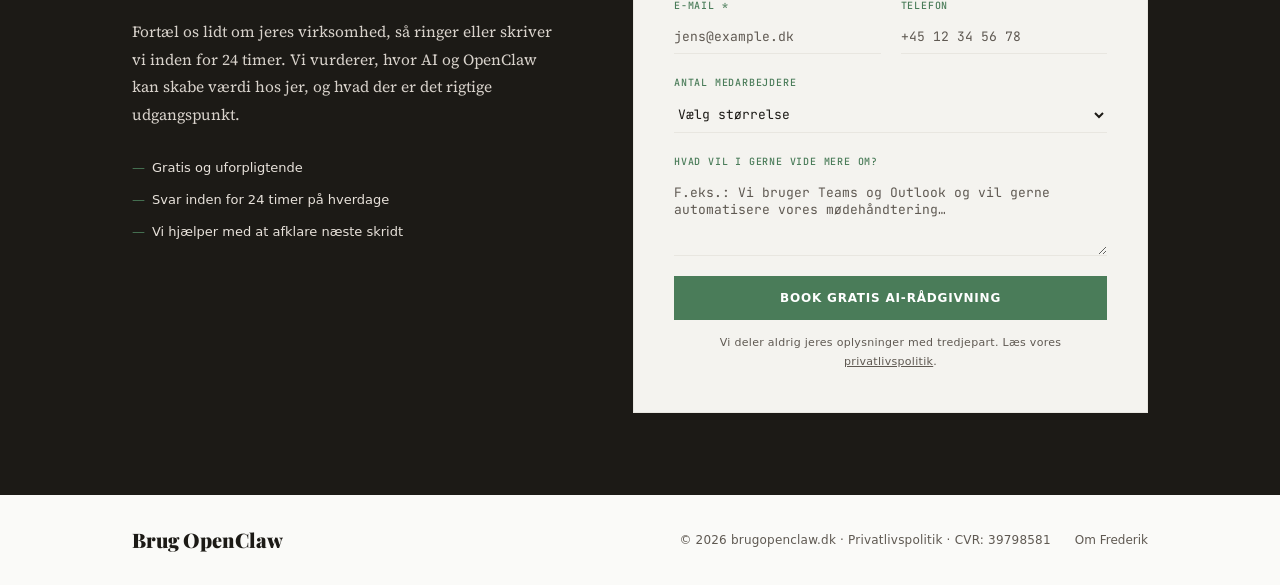
==== commit 7b3576e9: "SEO: target "få hjælp til ai optimering smv" search query - Update title and meta description with t" ====
--- a/index.html
+++ b/index.html
@@ -50,12 +50,28 @@
   </script>
   <meta charset="UTF-8" />
   <meta name="viewport" content="width=device-width, initial-scale=1.0" />
-  <title>Brug OpenClaw – AI-rådgivning Aarhus | AI-automatisering for østjyske SMV'er</title>
-  <meta name="description" content="Overvejer I AI og automatisering i jeres virksomhed? Vi hjælper østjyske SMV'er med at finde de rigtige AI-løsninger – bl.a. med OpenClaw – og sætte dem sikkert op. Gratis indledende rådgivning." />
+  <title>Få hjælp til AI-optimering for SMV'er | AI-rådgivning Aarhus – Brug OpenClaw</title>
+  <meta name="description" content="Få hjælp til AI-optimering i jeres SMV. Vi hjælper østjyske virksomheder med at finde de rigtige AI-løsninger, sætte dem sikkert op og optimere jeres arbejdsgange. Gratis indledende rådgivning i Aarhus." />
   <link rel="preconnect" href="https://fonts.googleapis.com" />
   <link rel="preconnect" href="https://fonts.gstatic.com" crossorigin />
   <link href="https://fonts.googleapis.com/css2?family=JetBrains+Mono:wght@400;500;700&family=Playfair+Display:ital,wght@0,700;0,900;1,700&family=Source+Serif+4:wght@300;400;600&display=swap" rel="stylesheet" />
   <link rel="stylesheet" href="style.css" />
+  <script type="application/ld+json">
+  {
+    "@context": "https://schema.org",
+    "@type": "ProfessionalService",
+    "name": "Brug OpenClaw",
+    "description": "Få hjælp til AI-optimering i jeres SMV. Vi hjælper østjyske virksomheder med AI-rådgivning, automatisering og sikre AI-løsninger.",
+    "url": "https://brugopenclaw.dk",
+    "areaServed": {
+      "@type": "Place",
+      "name": "Aarhus, Østjylland, Danmark"
+    },
+    "serviceType": ["AI-optimering for SMV", "AI-rådgivning", "AI-automatisering"],
+    "knowsLanguage": "da",
+    "priceRange": "Gratis indledende rådgivning"
+  }
+  </script>
   <link rel="icon" type="image/png" sizes="512x512" href="favicon-512.png" />
   <script defer data-domain="brugopenclaw.dk" src="https://plausible.todoaarhus.dk/js/script.file-downloads.hash.outbound-links.js"></script>
   <script>window.plausible = window.plausible || function() { (window.plausible.q = window.plausible.q || []).push(arguments) }</script>
@@ -76,18 +92,17 @@
   <!-- HERO -->
   <section class="hero">
     <div class="container hero__inner">
-      <div class="hero__eyebrow"><span class="blink">▋</span> AI-rådgivning · OpenClaw · Aarhus</div>
+      <div class="hero__eyebrow"><span class="blink">▋</span> AI-optimering · SMV · Aarhus</div>
       <h1 class="hero__headline">
-        AI-rådgivning<br />
-        til virksomheder, der vil<br />
-        automatisere klogt
+        Få hjælp til AI-optimering<br />
+        af jeres SMV
       </h1>
       <div class="hero__rule"></div>
       <p class="hero__sub">
-        Vi hjælper østjyske virksomheder med at vurdere, designe og implementere sikre AI-løsninger – bl.a. med OpenClaw. Løsningen tilpasses jeres processer, systemer og sikkerhedskrav, så I kun automatiserer det, der faktisk giver mening for jer.
+        Vi hjælper østjyske SMV'er med at vurdere, designe og implementere sikre AI-løsninger – bl.a. med OpenClaw. Vi tilpasser AI-optimeringen til jeres processer, systemer og sikkerhedskrav, så I kun automatiserer det, der faktisk giver mening for jer.
       </p>
       <div class="hero__actions">
-        <a href="#kontakt" class="btn btn--primary btn--lg">Book gratis AI-rådgivning</a>
+        <a href="#kontakt" class="btn btn--primary btn--lg">Få hjælp til AI-optimering</a>
         <a href="#hvad-er" class="btn btn--ghost btn--lg">Lær mere</a>
       </div>
       <div class="hero__trust">
@@ -130,7 +145,7 @@
   <section class="how">
     <div class="container">
       <div class="section-header">
-        <h2 class="section-title">Sådan hjælper vi jer</h2>
+        <h2 class="section-title">Sådan hjælper vi jeres SMV med AI-optimering</h2>
         <p class="section-sub">Fra afklaring til en løsning, der passer til jer</p>
       </div>
       <div class="steps">
@@ -165,7 +180,7 @@
   <section class="benefits">
     <div class="container">
       <div class="section-header">
-        <h2 class="section-title">Eksempler på hvad AI kan hjælpe med</h2>
+        <h2 class="section-title">Eksempler på AI-optimering i SMV'er</h2>
         <p class="section-sub">Mulighederne afhænger af jeres behov, systemer og arbejdsgange</p>
       </div>
       <div class="benefits__grid">
@@ -356,7 +371,7 @@
         <span>Brug OpenClaw</span>
       </a>
       <p class="footer__copy">© 2026 brugopenclaw.dk · <a href="#privacy" id="privacy">Privatlivspolitik</a> · CVR: 39798581</p>
-      <p class="footer__tagline">AI-rådgivning med OpenClaw til østjyske virksomheder.</p>
+      <p class="footer__tagline">AI-optimering og rådgivning til østjyske SMV'er – med OpenClaw.</p>
       <a href="about.html" class="footer__link">Om Frederik</a>
     </div>
   </footer>
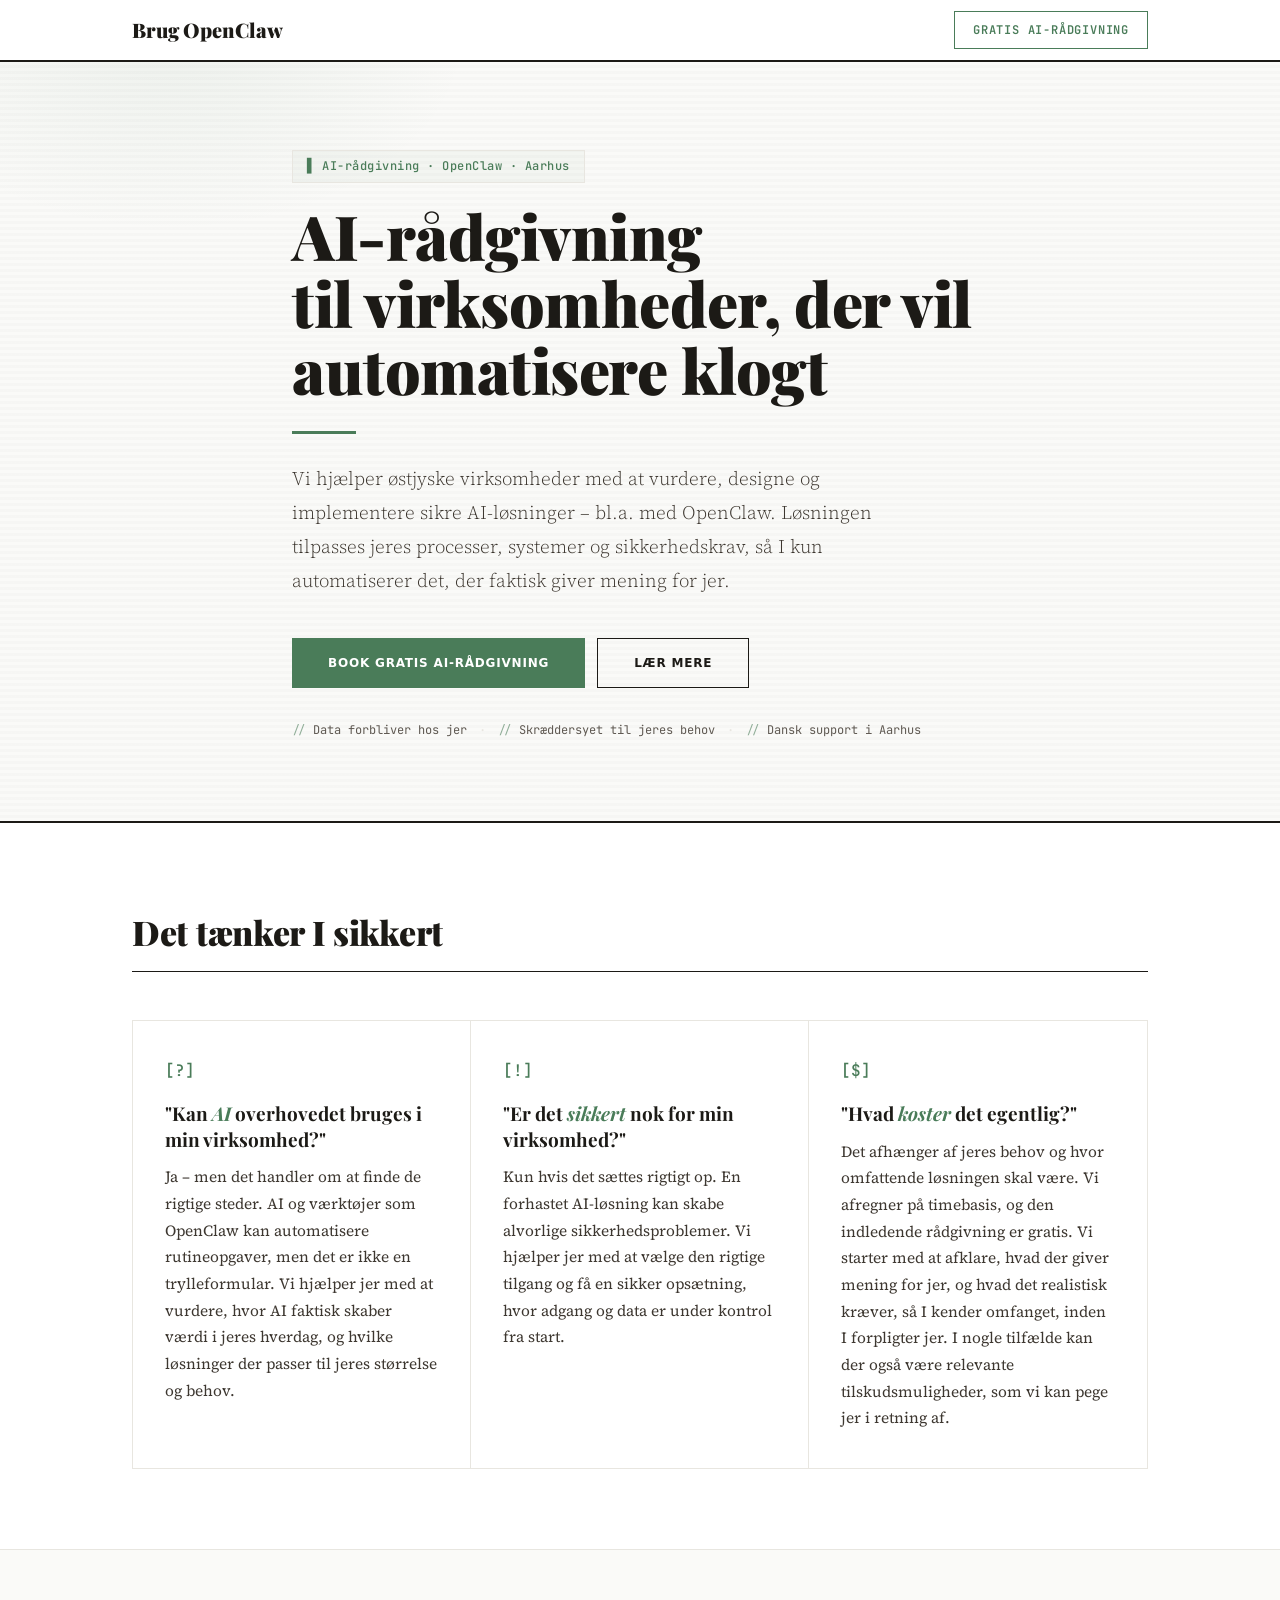
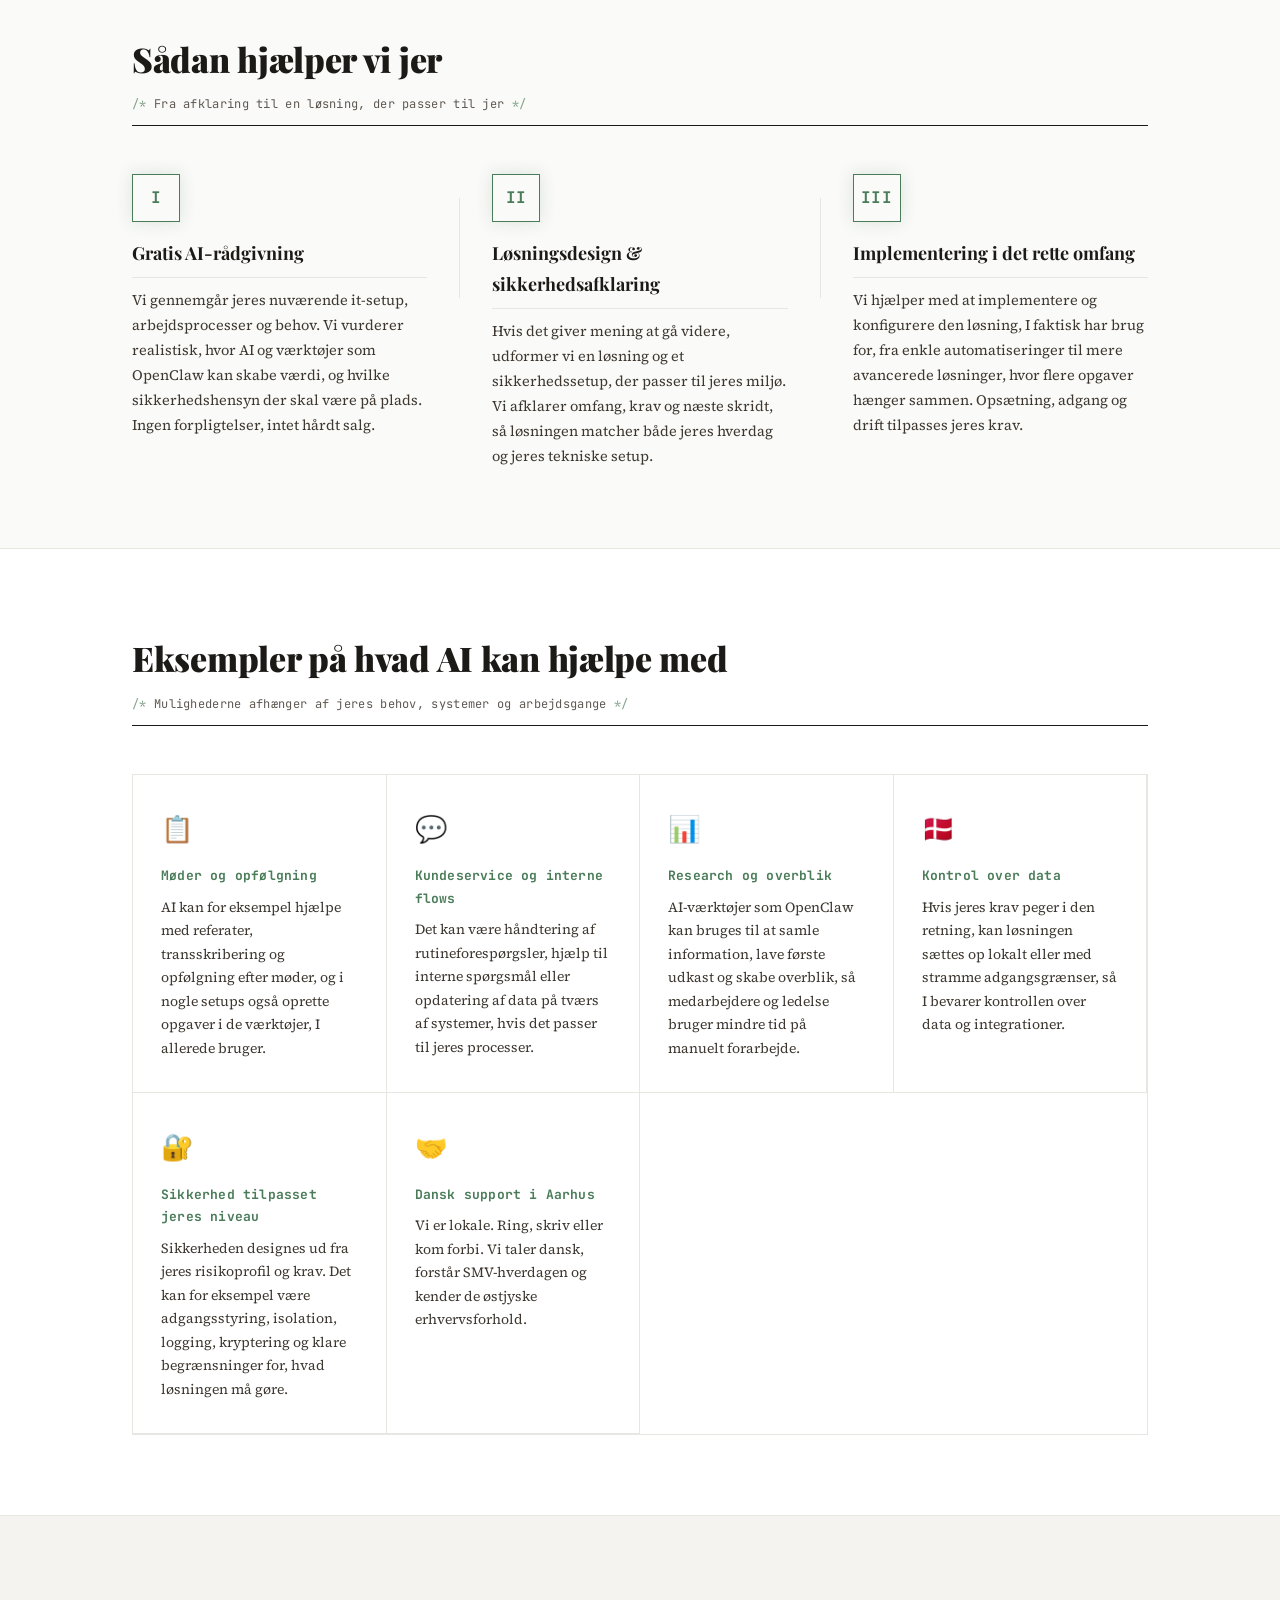
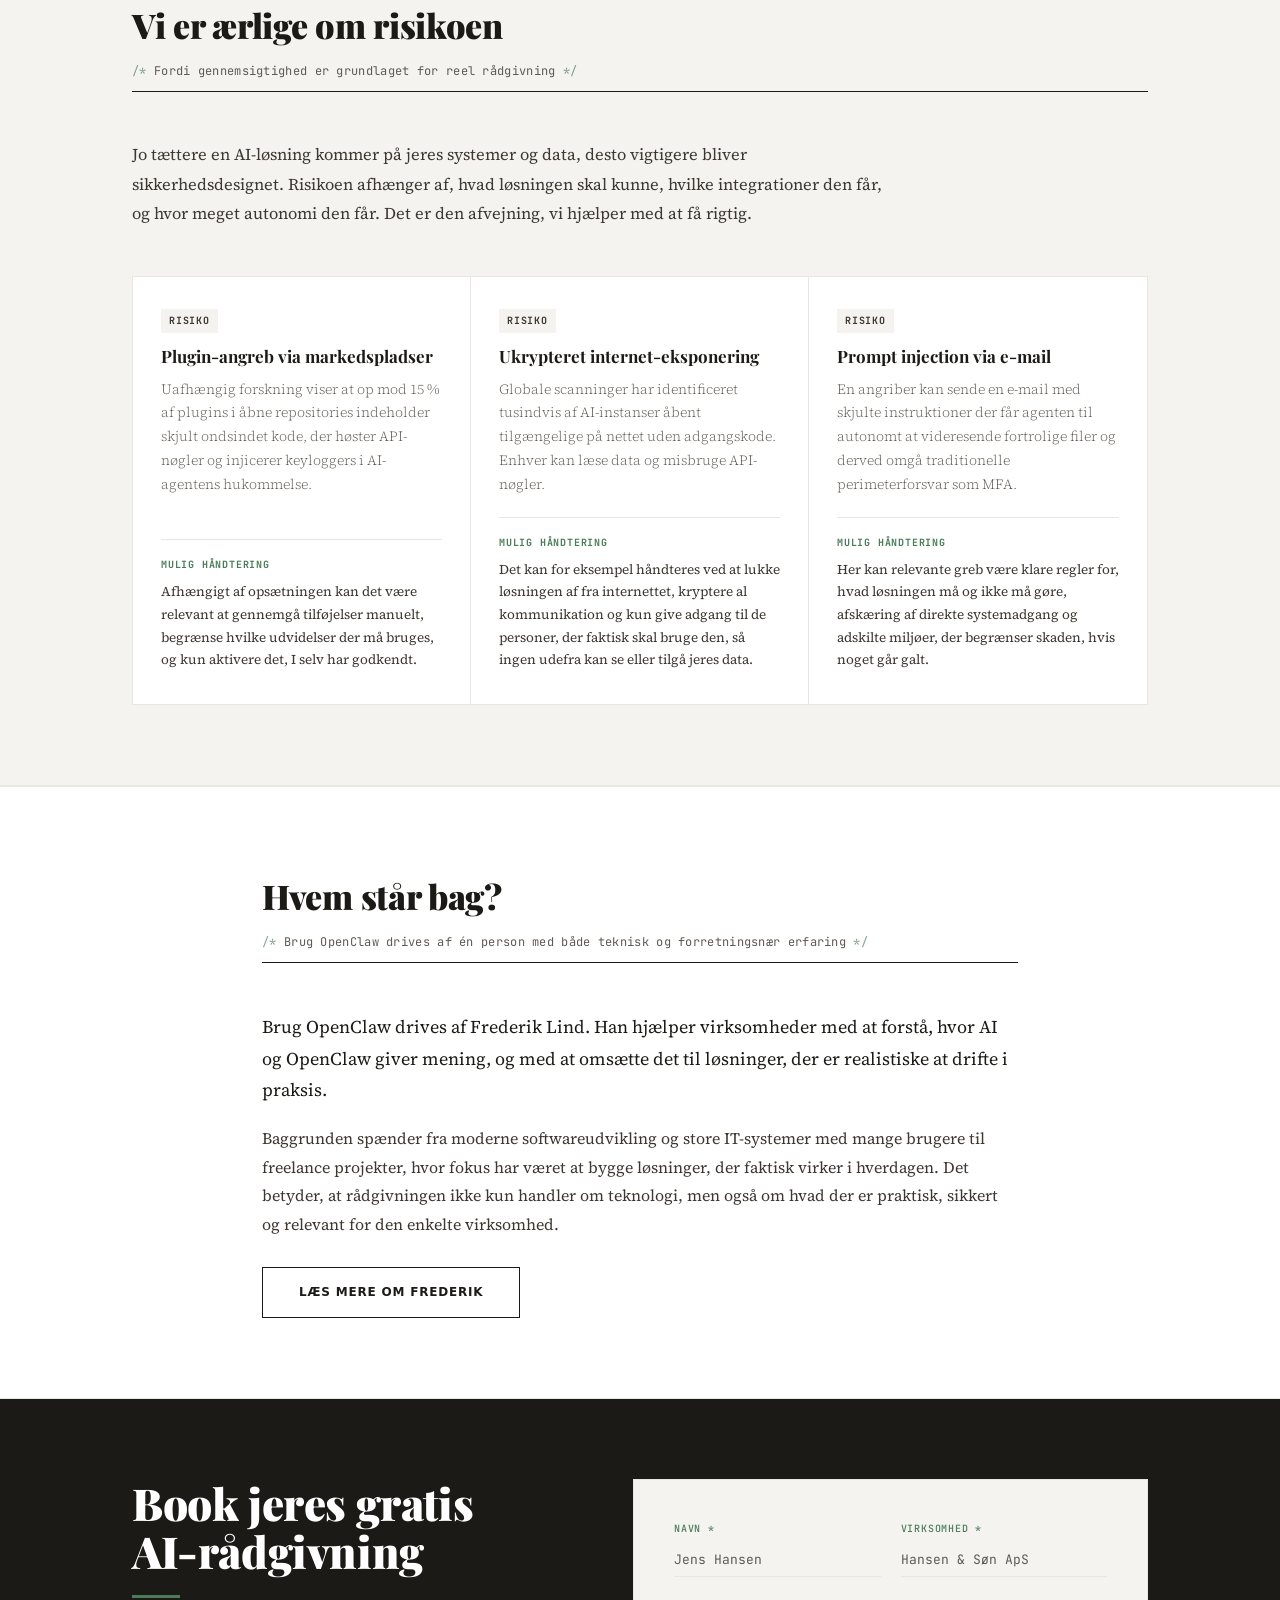
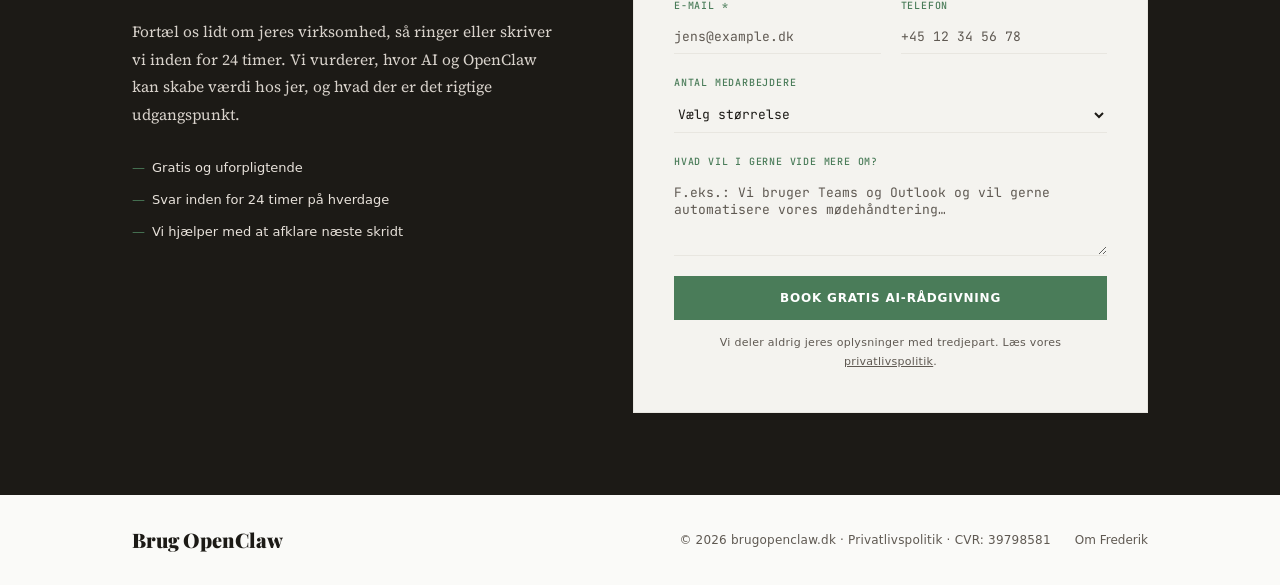
==== commit 69b6e05b: "SEO: target "få hjælp til ai optimering smv" without changing core page Keep the original title, H1," ====
--- a/index.html
+++ b/index.html
@@ -50,8 +50,9 @@
   </script>
   <meta charset="UTF-8" />
   <meta name="viewport" content="width=device-width, initial-scale=1.0" />
-  <title>Få hjælp til AI-optimering for SMV'er | AI-rådgivning Aarhus – Brug OpenClaw</title>
-  <meta name="description" content="Få hjælp til AI-optimering i jeres SMV. Vi hjælper østjyske virksomheder med at finde de rigtige AI-løsninger, sætte dem sikkert op og optimere jeres arbejdsgange. Gratis indledende rådgivning i Aarhus." />
+  <title>Brug OpenClaw – AI-rådgivning Aarhus | AI-automatisering for østjyske SMV'er</title>
+  <meta name="description" content="Overvejer I AI og automatisering i jeres virksomhed? Vi hjælper østjyske SMV'er med at finde de rigtige AI-løsninger – bl.a. med OpenClaw – og sætte dem sikkert op. Gratis indledende rådgivning." />
+  <meta name="keywords" content="AI-optimering SMV, få hjælp til AI optimering, AI-rådgivning Aarhus, AI automatisering SMV, OpenClaw" />
   <link rel="preconnect" href="https://fonts.googleapis.com" />
   <link rel="preconnect" href="https://fonts.gstatic.com" crossorigin />
   <link href="https://fonts.googleapis.com/css2?family=JetBrains+Mono:wght@400;500;700&family=Playfair+Display:ital,wght@0,700;0,900;1,700&family=Source+Serif+4:wght@300;400;600&display=swap" rel="stylesheet" />
@@ -92,17 +93,18 @@
   <!-- HERO -->
   <section class="hero">
     <div class="container hero__inner">
-      <div class="hero__eyebrow"><span class="blink">▋</span> AI-optimering · SMV · Aarhus</div>
+      <div class="hero__eyebrow"><span class="blink">▋</span> AI-rådgivning · OpenClaw · Aarhus</div>
       <h1 class="hero__headline">
-        Få hjælp til AI-optimering<br />
-        af jeres SMV
+        AI-rådgivning<br />
+        til virksomheder, der vil<br />
+        automatisere klogt
       </h1>
       <div class="hero__rule"></div>
       <p class="hero__sub">
-        Vi hjælper østjyske SMV'er med at vurdere, designe og implementere sikre AI-løsninger – bl.a. med OpenClaw. Vi tilpasser AI-optimeringen til jeres processer, systemer og sikkerhedskrav, så I kun automatiserer det, der faktisk giver mening for jer.
+        Vi hjælper østjyske virksomheder med at vurdere, designe og implementere sikre AI-løsninger – bl.a. med OpenClaw. Løsningen tilpasses jeres processer, systemer og sikkerhedskrav, så I kun automatiserer det, der faktisk giver mening for jer.
       </p>
       <div class="hero__actions">
-        <a href="#kontakt" class="btn btn--primary btn--lg">Få hjælp til AI-optimering</a>
+        <a href="#kontakt" class="btn btn--primary btn--lg">Book gratis AI-rådgivning</a>
         <a href="#hvad-er" class="btn btn--ghost btn--lg">Lær mere</a>
       </div>
       <div class="hero__trust">
@@ -145,7 +147,7 @@
   <section class="how">
     <div class="container">
       <div class="section-header">
-        <h2 class="section-title">Sådan hjælper vi jeres SMV med AI-optimering</h2>
+        <h2 class="section-title">Sådan hjælper vi jer</h2>
         <p class="section-sub">Fra afklaring til en løsning, der passer til jer</p>
       </div>
       <div class="steps">
@@ -180,7 +182,7 @@
   <section class="benefits">
     <div class="container">
       <div class="section-header">
-        <h2 class="section-title">Eksempler på AI-optimering i SMV'er</h2>
+        <h2 class="section-title">Eksempler på hvad AI kan hjælpe med</h2>
         <p class="section-sub">Mulighederne afhænger af jeres behov, systemer og arbejdsgange</p>
       </div>
       <div class="benefits__grid">
@@ -371,7 +373,7 @@
         <span>Brug OpenClaw</span>
       </a>
       <p class="footer__copy">© 2026 brugopenclaw.dk · <a href="#privacy" id="privacy">Privatlivspolitik</a> · CVR: 39798581</p>
-      <p class="footer__tagline">AI-optimering og rådgivning til østjyske SMV'er – med OpenClaw.</p>
+      <p class="footer__tagline">AI-rådgivning med OpenClaw til østjyske virksomheder. Få hjælp til AI-optimering af jeres SMV.</p>
       <a href="about.html" class="footer__link">Om Frederik</a>
     </div>
   </footer>
